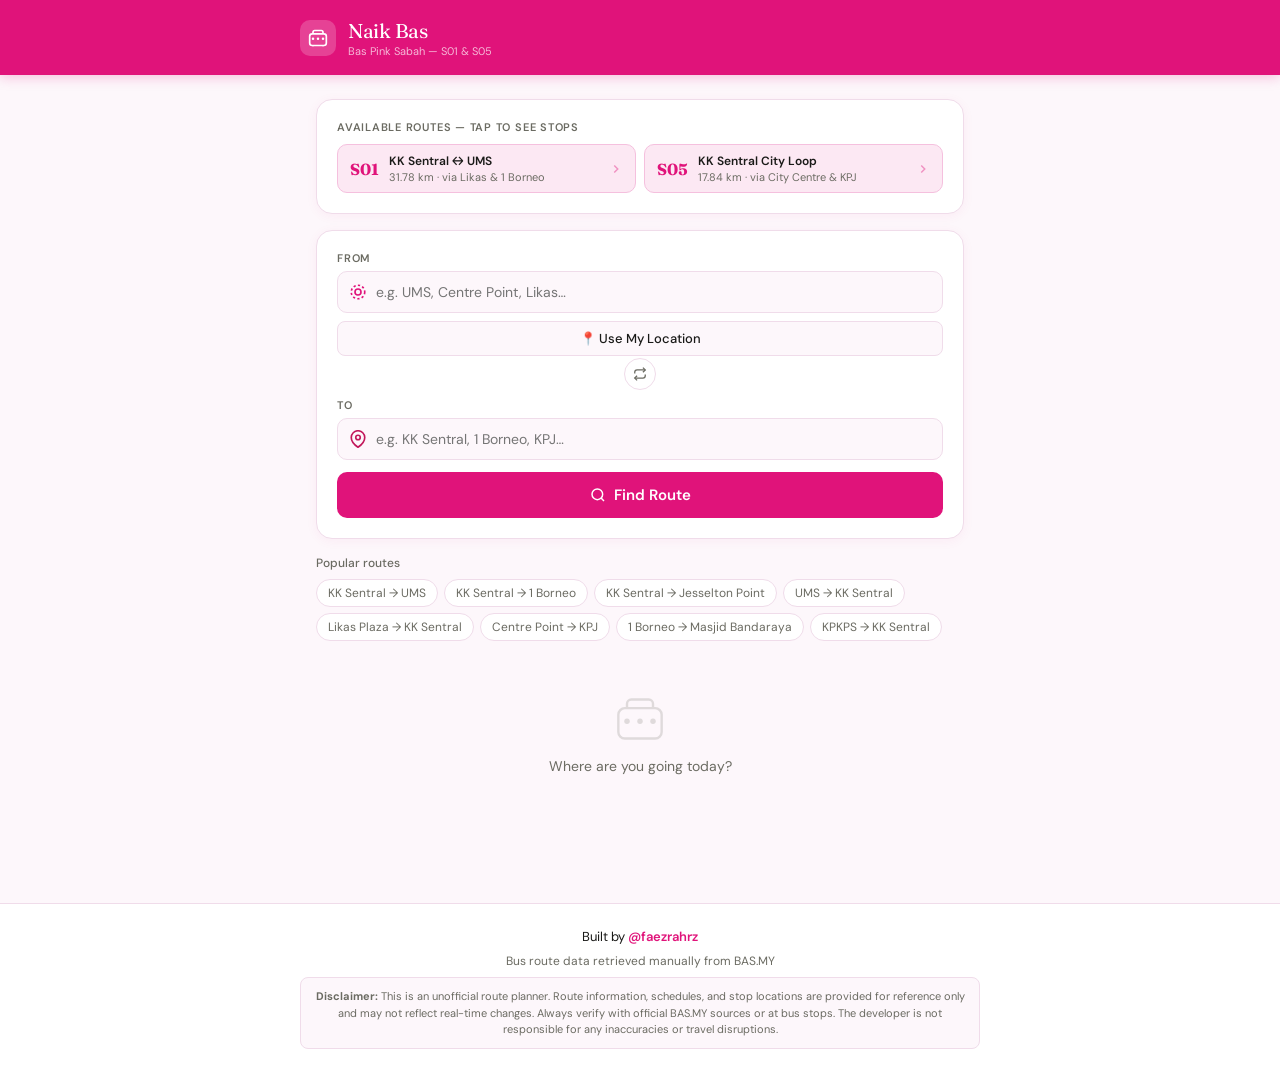
==== index.html @ 7d669c33 "Separate css and js to own files" ====
<!DOCTYPE html>
<html lang="en">
  <head>
    <meta charset="UTF-8">
    <meta name="viewport" content="width=device-width, initial-scale=1.0">
    <title>Naik Bas — Bas Pink Sabah</title>
    <link rel="preconnect" href="https://fonts.googleapis.com">
    <link href="https://fonts.googleapis.com/css2?family=Fraunces:wght@600&family=DM+Sans:wght@400;500;600&display=swap" rel="stylesheet">
    <link rel="stylesheet" href="styles.css">
  </head>
  <body>
    <!-- STOPS MODAL -->
    <div class="modal-overlay" id="stopsModal">
      <div class="modal">
        <div class="modal-head">
          <div class="modal-title" id="modalTitle"></div>
          <button class="modal-close" onclick="closeModal()">✕</button>
        </div>
        <div class="modal-meta" id="modalMeta"></div>
        <div id="modalBody"></div>
      </div>
    </div>

    <!-- HEADER -->
    <header>
      <div class="header-inner">
        <div class="logo-icon">
          <svg width="20" height="20" viewBox="0 0 24 24" fill="none" stroke="white" stroke-width="2">
            <rect x="2" y="7" width="20" height="14" rx="3"/>
            <path d="M6 7V5a2 2 0 0 1 2-2h8a2 2 0 0 1 2 2v2"/>
            <line x1="6" y1="13" x2="6" y2="13" stroke-width="3" stroke-linecap="round"/>
            <line x1="18" y1="13" x2="18" y2="13" stroke-width="3" stroke-linecap="round"/>
            <line x1="12" y1="13" x2="12" y2="13" stroke-width="3" stroke-linecap="round"/>
            <path d="M6 21v1m12-1v1"/>
          </svg>
        </div>
        <div class="header-text">
          <div class="title">Naik Bas</div>
          <div class="sub">Bas Pink Sabah — S01 &amp; S05</div>
        </div>
      </div>
    </header>

    <main>
      <!-- ROUTE CARDS -->
      <div class="card">
        <div class="section-label">Available Routes — tap to see stops</div>
        <div class="route-pills">
          <div class="route-pill" onclick="showModal('S01')">
            <div class="route-pill-num">S01</div>
            <div>
              <div class="route-pill-name">KK Sentral ↔ UMS</div>
              <div class="route-pill-info">31.78 km · via Likas &amp; 1 Borneo</div>
            </div>
            <svg style="margin-left:auto;color:var(--pink);opacity:.4;flex-shrink:0" width="14" height="14" viewBox="0 0 24 24" fill="none" stroke="currentColor" stroke-width="2.5"><polyline points="9 18 15 12 9 6"/></svg>
          </div>
          <div class="route-pill" onclick="showModal('S05')">
            <div class="route-pill-num">S05</div>
            <div>
              <div class="route-pill-name">KK Sentral City Loop</div>
              <div class="route-pill-info">17.84 km · via City Centre &amp; KPJ</div>
            </div>
            <svg style="margin-left:auto;color:var(--pink);opacity:.4;flex-shrink:0" width="14" height="14" viewBox="0 0 24 24" fill="none" stroke="currentColor" stroke-width="2.5"><polyline points="9 18 15 12 9 6"/></svg>
          </div>
        </div>
      </div>

      <!-- SEARCH -->
      <div class="card">
        <div class="field-label">From</div>
        <div class="input-wrap" style="margin-bottom:0">
          <svg class="input-icon" width="18" height="18" viewBox="0 0 24 24" fill="none" stroke="var(--pink)" stroke-width="2.2">
            <circle cx="12" cy="12" r="4"/><circle cx="12" cy="12" r="9" stroke-dasharray="3 3"/>
          </svg>
          <input class="route-input" id="originInput" type="text" placeholder="e.g. UMS, Centre Point, Likas…" autocomplete="off" />
          <div class="autocomplete-list" id="originAC"></div>
        </div>
        <button class="location-btn" id="locationBtnOrigin" onclick="useMyLocation('origin')">
          📍 Use My Location
        </button>

        <button class="swap-btn" onclick="swapLocations()">
          <svg width="14" height="14" viewBox="0 0 24 24" fill="none" stroke="currentColor" stroke-width="2.2">
            <polyline points="17 1 21 5 17 9"/><path d="M3 11V9a4 4 0 0 1 4-4h14"/>
            <polyline points="7 23 3 19 7 15"/><path d="M21 13v2a4 4 0 0 1-4 4H3"/>
          </svg>
        </button>

        <div class="field-label">To</div>
        <div class="input-wrap" style="margin-bottom:12px">
          <svg class="input-icon" width="18" height="18" viewBox="0 0 24 24" fill="none" stroke="#c2185b" stroke-width="2.2">
            <path d="M21 10c0 7-9 13-9 13s-9-6-9-13a9 9 0 0 1 18 0z"/><circle cx="12" cy="10" r="3"/>
          </svg>
          <input class="route-input" id="destInput" type="text" placeholder="e.g. KK Sentral, 1 Borneo, KPJ…" autocomplete="off" />
          <div class="autocomplete-list" id="destAC"></div>
        </div>

        <button class="search-btn" onclick="searchRoute()">
          <svg width="16" height="16" viewBox="0 0 24 24" fill="none" stroke="currentColor" stroke-width="2.2"><circle cx="11" cy="11" r="8"/><line x1="21" y1="21" x2="16.65" y2="16.65"/></svg>
          Find Route
        </button>
      </div>

      <!-- QUICK PICKS -->
      <p class="quick-label">Popular routes</p>
      <div class="quick-chips">
        <span class="chip" onclick="quickFill('KK Sentral','UMS')">KK Sentral → UMS</span>
        <span class="chip" onclick="quickFill('KK Sentral','1 Borneo')">KK Sentral → 1 Borneo</span>
        <span class="chip" onclick="quickFill('KK Sentral','Jesselton Point Ferry Terminal')">KK Sentral → Jesselton Point</span>
        <span class="chip" onclick="quickFill('UMS','KK Sentral')">UMS → KK Sentral</span>
        <span class="chip" onclick="quickFill('Likas Plaza','KK Sentral')">Likas Plaza → KK Sentral</span>
        <span class="chip" onclick="quickFill('Centre Point','KPJ')">Centre Point → KPJ</span>
        <span class="chip" onclick="quickFill('1 Borneo','Masjid Bandaraya')">1 Borneo → Masjid Bandaraya</span>
        <span class="chip" onclick="quickFill('KPKPS','KK Sentral')">KPKPS → KK Sentral</span>
      </div>

      <!-- RESULT -->
      <div id="result">
        <div class="empty-state">
          <svg width="52" height="52" viewBox="0 0 24 24" fill="none" stroke="currentColor" stroke-width="1.1">
            <rect x="2" y="7" width="20" height="14" rx="3"/>
            <path d="M6 7V5a2 2 0 0 1 2-2h8a2 2 0 0 1 2 2v2"/>
            <line x1="6" y1="13" x2="6" y2="13" stroke-width="2.5" stroke-linecap="round"/>
            <line x1="18" y1="13" x2="18" y2="13" stroke-width="2.5" stroke-linecap="round"/>
            <line x1="12" y1="13" x2="12" y2="13" stroke-width="2.5" stroke-linecap="round"/>
          </svg>
          <p>Where are you going today?</p>
        </div>
      </div>
    </main>

    <!-- FOOTER -->
    <footer>
      <div class="footer-inner">
        <div class="footer-credit">
          Built by <a href="https://instagram.com/faezrahrz" target="_blank" rel="noopener noreferrer">@faezrahrz</a>
        </div>
        <div class="footer-source">
          Bus route data retrieved manually from BAS.MY
        </div>
        <div class="footer-disclaimer">
          <strong>Disclaimer:</strong> This is an unofficial route planner. Route information, schedules, and stop locations are provided for reference only and may not reflect real-time changes. Always verify with official BAS.MY sources or at bus stops. The developer is not responsible for any inaccuracies or travel disruptions.
        </div>
      </div>
    </footer>
    <script src="script.js"></script>
  </body>
</html>
---- styles.css ----
:root {
  --pink: #e0137a;
  --pink-dark: #b00f61;
  --pink-light: #fce8f3;
  --pink-mid: #f53fa0;
  --bg: #fdf7fb;
  --card: #ffffff;
  --text: #1a1a18;
  --muted: #6b6b62;
  --border: #f0dcea;
  --radius: 16px;
}
* { box-sizing: border-box; margin: 0; padding: 0; }
body { font-family: 'DM Sans', sans-serif; background: var(--bg); color: var(--text); min-height: 100vh; }

header { background: var(--pink); padding: 1.1rem 1.5rem; position: sticky; top: 0; z-index: 100; box-shadow: 0 2px 12px rgba(224,19,122,0.25); }
.header-inner { max-width: 680px; margin: 0 auto; display: flex; align-items: center; gap: 12px; }
.logo-icon { width: 36px; height: 36px; background: rgba(255,255,255,0.2); border-radius: 10px; display: flex; align-items: center; justify-content: center; flex-shrink: 0; }
.header-text .title { font-family: 'Fraunces', serif; font-size: 20px; color: #fff; letter-spacing: -0.3px; }
.header-text .sub { font-size: 11px; color: rgba(255,255,255,0.7); margin-top: 1px; }
.header-badge { margin-left: auto; font-size: 11px; font-weight: 600; padding: 4px 10px; border-radius: 20px; background: rgba(255,255,255,0.18); color: #fff; border: 1px solid rgba(255,255,255,0.25); white-space: nowrap; }

main { max-width: 680px; margin: 0 auto; padding: 1.5rem 1rem 4rem; }

.card { background: var(--card); border-radius: var(--radius); padding: 1.25rem; border: 1px solid var(--border); margin-bottom: 1rem; box-shadow: 0 2px 12px rgba(224,19,122,0.05); }

/* ROUTE PILLS */
.section-label { font-size: 11px; font-weight: 600; color: var(--muted); text-transform: uppercase; letter-spacing: .07em; margin-bottom: 10px; }
.route-pills { display: flex; gap: 8px; flex-wrap: wrap; }
.route-pill { display: flex; align-items: center; gap: 10px; padding: 8px 12px; border-radius: 10px; background: var(--pink-light); border: 1px solid #f5c0de; cursor: pointer; transition: all .15s; flex: 1; min-width: 140px; }
.route-pill:hover { background: #f8d0ea; border-color: var(--pink); }
.route-pill-num { font-size: 16px; font-weight: 700; color: var(--pink); font-family: 'Fraunces', serif; flex-shrink: 0; }
.route-pill-name { font-size: 12px; font-weight: 600; color: var(--text); }
.route-pill-info { font-size: 11px; color: var(--muted); margin-top: 1px; }

/* SEARCH */
.field-label { font-size: 11px; font-weight: 600; color: var(--muted); text-transform: uppercase; letter-spacing: .07em; margin-bottom: 6px; }
.input-wrap { position: relative; margin-bottom: 10px; }
.input-icon { position: absolute; left: 12px; top: 50%; transform: translateY(-50%); pointer-events: none; }
.route-input { width: 100%; padding: 11px 12px 11px 38px; border: 1.5px solid var(--border); border-radius: 10px; font-size: 14px; font-family: 'DM Sans', sans-serif; background: var(--bg); color: var(--text); outline: none; transition: border-color .15s; }
.route-input:focus { border-color: var(--pink-mid); background: #fff; }

/* AUTOCOMPLETE */
.autocomplete-list { position: absolute; top: calc(100% + 4px); left: 0; right: 0; background: #fff; border: 1.5px solid var(--border); border-radius: 10px; box-shadow: 0 4px 16px rgba(0,0,0,0.1); z-index: 50; max-height: 220px; overflow-y: auto; display: none; }
.autocomplete-list.open { display: block; }
.autocomplete-item { padding: 9px 14px; font-size: 13px; cursor: pointer; display: flex; align-items: center; gap: 8px; border-bottom: 1px solid var(--border); }
.autocomplete-item:last-child { border-bottom: none; }
.autocomplete-item:hover, .autocomplete-item.active { background: var(--pink-light); color: var(--pink-dark); }
.autocomplete-route-tag { font-size: 10px; font-weight: 700; padding: 1px 6px; border-radius: 4px; background: var(--pink-light); color: var(--pink); border: 1px solid #f5c0de; flex-shrink: 0; }
.autocomplete-dir { font-size: 10px; color: var(--muted); flex-shrink: 0; }

.swap-btn { display: flex; align-items: center; justify-content: center; width: 32px; height: 32px; border-radius: 50%; border: 1.5px solid var(--border); background: #fff; cursor: pointer; margin: -2px auto 8px; transition: all .2s; color: var(--muted); }
.swap-btn:hover { border-color: var(--pink); color: var(--pink); transform: rotate(180deg); }

.search-btn { width: 100%; padding: 13px; background: var(--pink); color: #fff; border: none; border-radius: 10px; font-size: 15px; font-weight: 600; font-family: 'DM Sans', sans-serif; cursor: pointer; transition: background .15s; display: flex; align-items: center; justify-content: center; gap: 8px; margin-top: 4px; }
.search-btn:hover { background: var(--pink-dark); }

.location-btn { width: 100%; padding: 8px; background: var(--bg); color: var(--text); border: 1px solid var(--border); border-radius: 8px; font-size: 13px; font-weight: 500; font-family: 'DM Sans', sans-serif; cursor: pointer; transition: all .15s; margin-top: 8px; margin-bottom: 4px; }
.location-btn:hover { background: var(--pink-light); border-color: var(--pink); color: var(--pink); }
.location-btn:disabled { opacity: 0.6; cursor: not-allowed; }

/* QUICK CHIPS */
.quick-label { font-size: 12px; color: var(--muted); margin-bottom: 8px; font-weight: 500; }
.quick-chips { display: flex; flex-wrap: wrap; gap: 6px; margin-bottom: 1.25rem; }
.chip { font-size: 12px; padding: 5px 11px; border-radius: 20px; border: 1px solid var(--border); background: #fff; color: var(--muted); cursor: pointer; transition: all .15s; }
.chip:hover { border-color: var(--pink-mid); color: var(--pink); background: var(--pink-light); }

/* RESULT */
.result-card { background: var(--card); border-radius: var(--radius); border: 1px solid var(--border); overflow: hidden; box-shadow: 0 2px 12px rgba(224,19,122,0.08); animation: fadeUp .25s ease; }
@keyframes fadeUp { from { opacity:0; transform:translateY(8px); } to { opacity:1; transform:translateY(0); } }

.result-header { background: var(--pink); padding: 1rem 1.25rem; display: flex; align-items: flex-start; justify-content: space-between; gap: 12px; }
.result-route-label { font-size: 11px; color: rgba(255,255,255,0.65); text-transform: uppercase; letter-spacing: .07em; margin-bottom: 4px; }
.result-route-text { font-family: 'Fraunces', serif; font-size: 17px; color: #fff; line-height: 1.3; }
.result-summary { font-size: 12px; color: rgba(255,255,255,0.8); margin-top: 5px; line-height: 1.4; }
.result-badges { display: flex; flex-direction: column; align-items: flex-end; gap: 5px; flex-shrink: 0; }
.rbadge { font-size: 11px; font-weight: 600; padding: 3px 10px; border-radius: 20px; white-space: nowrap; }
.rbadge-white { background: rgba(255,255,255,0.22); color: #fff; }
.rbadge-green { background: #d4f7e0; color: #0a6630; }

.result-body { padding: 1.25rem; }

/* STEPS */
.steps { display: flex; flex-direction: column; }
.step { display: flex; gap: 14px; position: relative; }
.step:not(:last-child)::after { content:''; position:absolute; left:15px; top:34px; bottom:-4px; width:2px; background: var(--border); }
.step-dot { width:32px; height:32px; border-radius:50%; flex-shrink:0; display:flex; align-items:center; justify-content:center; z-index:1; margin-top:2px; }
.dot-start { background: #e8f8ef; color: #0a6630; }
.dot-bus { background: var(--pink-light); color: var(--pink); }
.dot-transfer { background: #fff3e0; color: #e65c00; }
.dot-arrive { background: #fce4ec; color: #c2185b; }
.step-content { padding-bottom: 1.25rem; flex: 1; min-width: 0; }
.step-title { font-size: 14px; font-weight: 600; color: var(--text); margin-bottom: 3px; }
.step-desc { font-size: 13px; color: var(--muted); line-height: 1.5; }

.step-tag { display: inline-block; font-size: 11px; font-weight: 600; padding: 2px 8px; border-radius: 5px; margin-top: 5px; margin-right: 4px; }
.tag-pink { background: var(--pink-light); color: var(--pink); }
.tag-green { background: #e8f8ef; color: #0a6630; }
.tag-blue { background: #e8f0fe; color: #3a6ee8; }
.tag-orange { background: #fff3e0; color: #e65c00; }

/* STOPS STRIP */
.stops-strip { margin-top: 8px; background: var(--bg); border-radius: 8px; padding: 8px 10px; border: 1px solid var(--border); }
.stops-strip-label { font-size: 10px; font-weight: 600; color: var(--muted); text-transform: uppercase; letter-spacing: .06em; margin-bottom: 6px; }
.stops-flow { display: flex; flex-wrap: wrap; align-items: center; gap: 3px; }
.s-stop { font-size: 11px; padding: 2px 8px; border-radius: 4px; background: var(--pink-light); color: var(--pink-dark); border: 1px solid #f5c0de; }
.s-stop.s-board { background: var(--pink); color: #fff; border-color: var(--pink); }
.s-stop.s-alight { background: #fce4ec; color: #c2185b; border-color: #f8bbce; }
.s-arrow { font-size: 10px; color: var(--muted); }

/* FARE */
.fare-box { margin-top: 1rem; background: #e8f8ef; border-radius: 10px; padding: 1rem; border: 1px solid #b8e8cc; display: flex; align-items: center; justify-content: space-between; }
.fare-label { font-size: 13px; color: #2a7a50; }
.fare-amount { font-size: 20px; font-weight: 700; color: #0a6630; font-family: 'Fraunces', serif; }
.fare-sub { font-size: 11px; color: #2a7a50; margin-top: 1px; }

/* TIPS */
.tips-box { margin-top: 1rem; background: var(--pink-light); border-radius: 10px; padding: 1rem; border: 1px solid #f5c0de; }
.tips-title { font-size: 12px; font-weight: 600; color: var(--pink); text-transform: uppercase; letter-spacing: .06em; margin-bottom: 8px; }
.tip-item { font-size: 13px; color: #7a1048; line-height: 1.5; margin-bottom: 4px; padding-left: 14px; position: relative; }
.tip-item::before { content: '•'; position: absolute; left: 0; color: var(--pink); }

.disclaimer { margin-top: 1rem; font-size: 11px; color: var(--muted); background: #f7f5f0; border-radius: 8px; padding: 8px 12px; border: 1px solid #e4e2da; line-height: 1.5; }

/* NOT FOUND */
.not-found { background: #fffbeb; border: 1px solid #fde68a; border-radius: var(--radius); padding: 1.5rem; text-align: center; animation: fadeUp .25s ease; }
.not-found h3 { font-size: 16px; font-weight: 600; color: #92400e; margin-bottom: 8px; }
.not-found p { font-size: 13px; color: #78350f; line-height: 1.6; }
.not-found .suggestions { margin-top: 10px; display: flex; flex-wrap: wrap; gap: 5px; justify-content: center; }
.not-found .sug-chip { font-size: 12px; padding: 4px 10px; border-radius: 20px; background: #fef3c7; border: 1px solid #fde68a; color: #92400e; cursor: pointer; }
.not-found .sug-chip:hover { background: #fde68a; }

/* EMPTY STATE */
.empty-state { text-align: center; padding: 2rem 1rem; color: var(--muted); }
.empty-state svg { margin: 0 auto 12px; display: block; opacity: .2; }
.empty-state p { font-size: 14px; }
.empty-state .em-sub { font-size: 12px; margin-top: 4px; }

/* STOPS MODAL */
.modal-overlay { position: fixed; inset: 0; background: rgba(0,0,0,0.45); z-index: 200; display: none; align-items: center; justify-content: center; padding: 1rem; }
.modal-overlay.open { display: flex; }
.modal { background: #fff; border-radius: var(--radius); padding: 1.5rem; max-width: 460px; width: 100%; max-height: 84vh; overflow-y: auto; box-shadow: 0 8px 32px rgba(0,0,0,0.15); }
.modal-head { display: flex; align-items: center; justify-content: space-between; margin-bottom: 4px; }
.modal-title { font-family: 'Fraunces', serif; font-size: 18px; color: var(--pink); }
.modal-close { background: none; border: none; font-size: 22px; cursor: pointer; color: var(--muted); line-height: 1; }
.modal-meta { font-size: 12px; color: var(--muted); margin-bottom: 14px; }
.modal-dir-label { font-size: 11px; font-weight: 600; text-transform: uppercase; letter-spacing: .07em; color: var(--muted); margin: 14px 0 6px; }
.stops-list { display: flex; flex-direction: column; }
.s-row { display: flex; align-items: center; gap: 10px; padding: 4px 0; position: relative; }
.s-row:not(:last-child)::after { content:''; position:absolute; left:7px; top:20px; bottom:-4px; width:2px; background:#f5c0de; }
.s-dot { width:16px; height:16px; border-radius:50%; background:var(--pink-light); border:2px solid var(--pink); flex-shrink:0; z-index:1; }
.s-dot.terminal { background:var(--pink); }
.s-name { font-size:13px; color:var(--text); }

/* FOOTER */
footer { background: var(--card); border-top: 1px solid var(--border); margin-top: 2rem; padding: 1.5rem 1rem; }
.footer-inner { max-width: 680px; margin: 0 auto; text-align: center; }
.footer-credit { font-size: 13px; color: var(--text); margin-bottom: 8px; }
.footer-credit a { color: var(--pink); text-decoration: none; font-weight: 600; }
.footer-credit a:hover { text-decoration: underline; }
.footer-source { font-size: 12px; color: var(--muted); margin-bottom: 8px; }
.footer-disclaimer { font-size: 11px; color: var(--muted); line-height: 1.5; background: var(--bg); padding: 10px 12px; border-radius: 8px; border: 1px solid var(--border); }
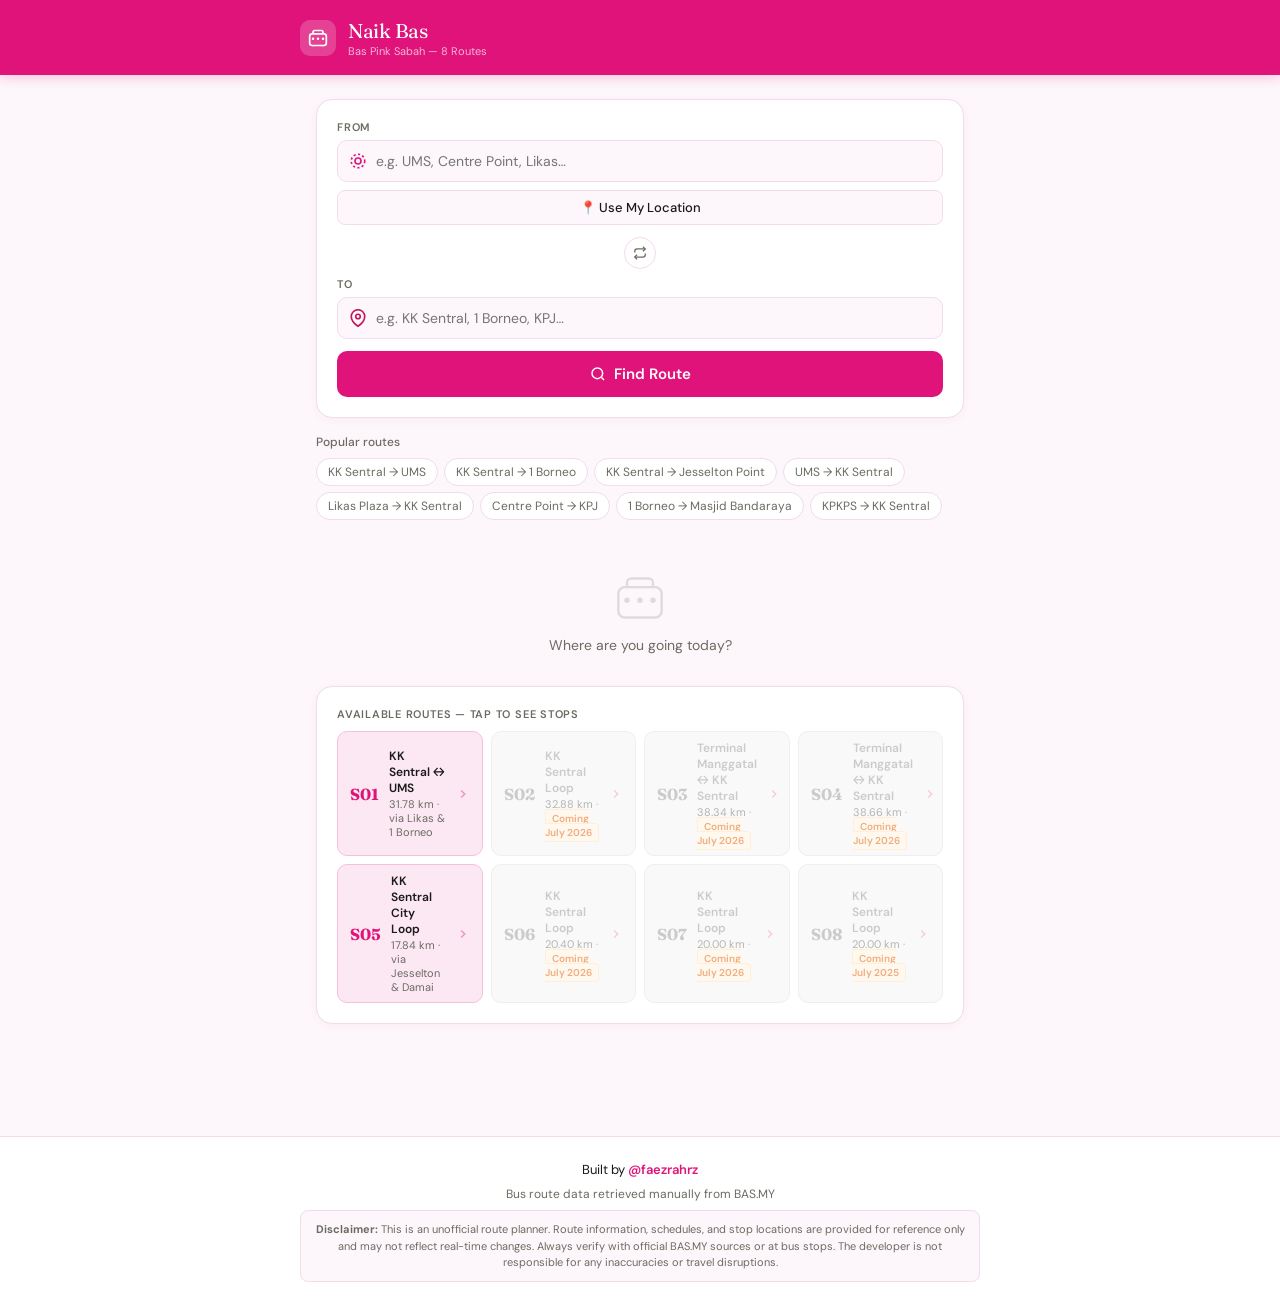
==== commit c3be7586: "Update with 6 other routes" ====
--- a/index.html
+++ b/index.html
@@ -36,35 +36,12 @@
         </div>
         <div class="header-text">
           <div class="title">Naik Bas</div>
-          <div class="sub">Bas Pink Sabah — S01 &amp; S05</div>
+          <div class="sub">Bas Pink Sabah — 8 Routes</div>
         </div>
       </div>
     </header>
 
     <main>
-      <!-- ROUTE CARDS -->
-      <div class="card">
-        <div class="section-label">Available Routes — tap to see stops</div>
-        <div class="route-pills">
-          <div class="route-pill" onclick="showModal('S01')">
-            <div class="route-pill-num">S01</div>
-            <div>
-              <div class="route-pill-name">KK Sentral ↔ UMS</div>
-              <div class="route-pill-info">31.78 km · via Likas &amp; 1 Borneo</div>
-            </div>
-            <svg style="margin-left:auto;color:var(--pink);opacity:.4;flex-shrink:0" width="14" height="14" viewBox="0 0 24 24" fill="none" stroke="currentColor" stroke-width="2.5"><polyline points="9 18 15 12 9 6"/></svg>
-          </div>
-          <div class="route-pill" onclick="showModal('S05')">
-            <div class="route-pill-num">S05</div>
-            <div>
-              <div class="route-pill-name">KK Sentral City Loop</div>
-              <div class="route-pill-info">17.84 km · via City Centre &amp; KPJ</div>
-            </div>
-            <svg style="margin-left:auto;color:var(--pink);opacity:.4;flex-shrink:0" width="14" height="14" viewBox="0 0 24 24" fill="none" stroke="currentColor" stroke-width="2.5"><polyline points="9 18 15 12 9 6"/></svg>
-          </div>
-        </div>
-      </div>
-
       <!-- SEARCH -->
       <div class="card">
         <div class="field-label">From</div>
@@ -127,6 +104,77 @@
           <p>Where are you going today?</p>
         </div>
       </div>
+
+      <!-- ROUTE CARDS -->
+      <div class="card">
+        <div class="section-label">Available Routes — tap to see stops</div>
+        <div class="route-pills">
+          <div class="route-pill" onclick="showModal('S01')">
+            <div class="route-pill-num">S01</div>
+            <div>
+              <div class="route-pill-name">KK Sentral ↔ UMS</div>
+              <div class="route-pill-info">31.78 km · via Likas &amp; 1 Borneo</div>
+            </div>
+            <svg style="margin-left:auto;color:var(--pink);opacity:.4;flex-shrink:0" width="14" height="14" viewBox="0 0 24 24" fill="none" stroke="currentColor" stroke-width="2.5"><polyline points="9 18 15 12 9 6"/></svg>
+          </div>
+          <div class="route-pill route-pill-disabled" onclick="showModal('S02')">
+            <div class="route-pill-num">S02</div>
+            <div>
+              <div class="route-pill-name">KK Sentral Loop</div>
+              <div class="route-pill-info">32.88 km · <span class="coming-soon-badge">Coming July 2026</span></div>
+            </div>
+            <svg style="margin-left:auto;color:var(--pink);opacity:.4;flex-shrink:0" width="14" height="14" viewBox="0 0 24 24" fill="none" stroke="currentColor" stroke-width="2.5"><polyline points="9 18 15 12 9 6"/></svg>
+          </div>
+          <div class="route-pill route-pill-disabled" onclick="showModal('S03')">
+            <div class="route-pill-num">S03</div>
+            <div>
+              <div class="route-pill-name">Terminal Manggatal ↔ KK Sentral</div>
+              <div class="route-pill-info">38.34 km · <span class="coming-soon-badge">Coming July 2026</span></div>
+            </div>
+            <svg style="margin-left:auto;color:var(--pink);opacity:.4;flex-shrink:0" width="14" height="14" viewBox="0 0 24 24" fill="none" stroke="currentColor" stroke-width="2.5"><polyline points="9 18 15 12 9 6"/></svg>
+          </div>
+          <div class="route-pill route-pill-disabled" onclick="showModal('S04')">
+            <div class="route-pill-num">S04</div>
+            <div>
+              <div class="route-pill-name">Terminal Manggatal ↔ KK Sentral</div>
+              <div class="route-pill-info">38.66 km · <span class="coming-soon-badge">Coming July 2026</span></div>
+            </div>
+            <svg style="margin-left:auto;color:var(--pink);opacity:.4;flex-shrink:0" width="14" height="14" viewBox="0 0 24 24" fill="none" stroke="currentColor" stroke-width="2.5"><polyline points="9 18 15 12 9 6"/></svg>
+          </div>
+          <div class="route-pill" onclick="showModal('S05')">
+            <div class="route-pill-num">S05</div>
+            <div>
+              <div class="route-pill-name">KK Sentral City Loop</div>
+              <div class="route-pill-info">17.84 km · via Jesselton &amp; Damai</div>
+            </div>
+            <svg style="margin-left:auto;color:var(--pink);opacity:.4;flex-shrink:0" width="14" height="14" viewBox="0 0 24 24" fill="none" stroke="currentColor" stroke-width="2.5"><polyline points="9 18 15 12 9 6"/></svg>
+          </div>
+          <div class="route-pill route-pill-disabled" onclick="showModal('S06')">
+            <div class="route-pill-num">S06</div>
+            <div>
+              <div class="route-pill-name">KK Sentral Loop</div>
+              <div class="route-pill-info">20.40 km · <span class="coming-soon-badge">Coming July 2026</span></div>
+            </div>
+            <svg style="margin-left:auto;color:var(--pink);opacity:.4;flex-shrink:0" width="14" height="14" viewBox="0 0 24 24" fill="none" stroke="currentColor" stroke-width="2.5"><polyline points="9 18 15 12 9 6"/></svg>
+          </div>
+          <div class="route-pill route-pill-disabled" onclick="showModal('S07')">
+            <div class="route-pill-num">S07</div>
+            <div>
+              <div class="route-pill-name">KK Sentral Loop</div>
+              <div class="route-pill-info">20.00 km · <span class="coming-soon-badge">Coming July 2026</span></div>
+            </div>
+            <svg style="margin-left:auto;color:var(--pink);opacity:.4;flex-shrink:0" width="14" height="14" viewBox="0 0 24 24" fill="none" stroke="currentColor" stroke-width="2.5"><polyline points="9 18 15 12 9 6"/></svg>
+          </div>
+          <div class="route-pill route-pill-disabled" onclick="showModal('S08')">
+            <div class="route-pill-num">S08</div>
+            <div>
+              <div class="route-pill-name">KK Sentral Loop</div>
+              <div class="route-pill-info">20.00 km · <span class="coming-soon-badge">Coming July 2025</span></div>
+            </div>
+            <svg style="margin-left:auto;color:var(--pink);opacity:.4;flex-shrink:0" width="14" height="14" viewBox="0 0 24 24" fill="none" stroke="currentColor" stroke-width="2.5"><polyline points="9 18 15 12 9 6"/></svg>
+          </div>
+        </div>
+      </div>
     </main>
 
     <!-- FOOTER -->
--- a/styles.css
+++ b/styles.css
@@ -32,6 +32,11 @@
 .route-pill-num { font-size: 16px; font-weight: 700; color: var(--pink); font-family: 'Fraunces', serif; flex-shrink: 0; }
 .route-pill-name { font-size: 12px; font-weight: 600; color: var(--text); }
 .route-pill-info { font-size: 11px; color: var(--muted); margin-top: 1px; }
+.route-pill-disabled { opacity: 0.5; background: #f5f5f5; border-color: #e0e0e0; cursor: default; }
+.route-pill-disabled:hover { background: #f5f5f5; border-color: #e0e0e0; }
+.route-pill-disabled .route-pill-num { color: #999; }
+.route-pill-disabled .route-pill-name { color: #999; }
+.coming-soon-badge { font-size: 10px; font-weight: 600; padding: 2px 6px; border-radius: 4px; background: #fff3e0; color: #e65c00; border: 1px solid #ffe0b2; }
 
 /* SEARCH */
 .field-label { font-size: 11px; font-weight: 600; color: var(--muted); text-transform: uppercase; letter-spacing: .07em; margin-bottom: 6px; }
@@ -49,7 +54,7 @@
 .autocomplete-route-tag { font-size: 10px; font-weight: 700; padding: 1px 6px; border-radius: 4px; background: var(--pink-light); color: var(--pink); border: 1px solid #f5c0de; flex-shrink: 0; }
 .autocomplete-dir { font-size: 10px; color: var(--muted); flex-shrink: 0; }
 
-.swap-btn { display: flex; align-items: center; justify-content: center; width: 32px; height: 32px; border-radius: 50%; border: 1.5px solid var(--border); background: #fff; cursor: pointer; margin: -2px auto 8px; transition: all .2s; color: var(--muted); }
+.swap-btn { display: flex; align-items: center; justify-content: center; width: 32px; height: 32px; border-radius: 50%; border: 1.5px solid var(--border); background: #fff; cursor: pointer; margin: -2px auto 8px; transition: all .2s; color: var(--muted); margin-top: 8px; }
 .swap-btn:hover { border-color: var(--pink); color: var(--pink); transform: rotate(180deg); }
 
 .search-btn { width: 100%; padding: 13px; background: var(--pink); color: #fff; border: none; border-radius: 10px; font-size: 15px; font-weight: 600; font-family: 'DM Sans', sans-serif; cursor: pointer; transition: background .15s; display: flex; align-items: center; justify-content: center; gap: 8px; margin-top: 4px; }
@@ -123,7 +128,7 @@
 .disclaimer { margin-top: 1rem; font-size: 11px; color: var(--muted); background: #f7f5f0; border-radius: 8px; padding: 8px 12px; border: 1px solid #e4e2da; line-height: 1.5; }
 
 /* NOT FOUND */
-.not-found { background: #fffbeb; border: 1px solid #fde68a; border-radius: var(--radius); padding: 1.5rem; text-align: center; animation: fadeUp .25s ease; }
+.not-found { background: #fffbeb; border: 1px solid #fde68a; border-radius: var(--radius); padding: 1.5rem; text-align: center; animation: fadeUp .25s ease; margin-bottom: 20px; }
 .not-found h3 { font-size: 16px; font-weight: 600; color: #92400e; margin-bottom: 8px; }
 .not-found p { font-size: 13px; color: #78350f; line-height: 1.6; }
 .not-found .suggestions { margin-top: 10px; display: flex; flex-wrap: wrap; gap: 5px; justify-content: center; }
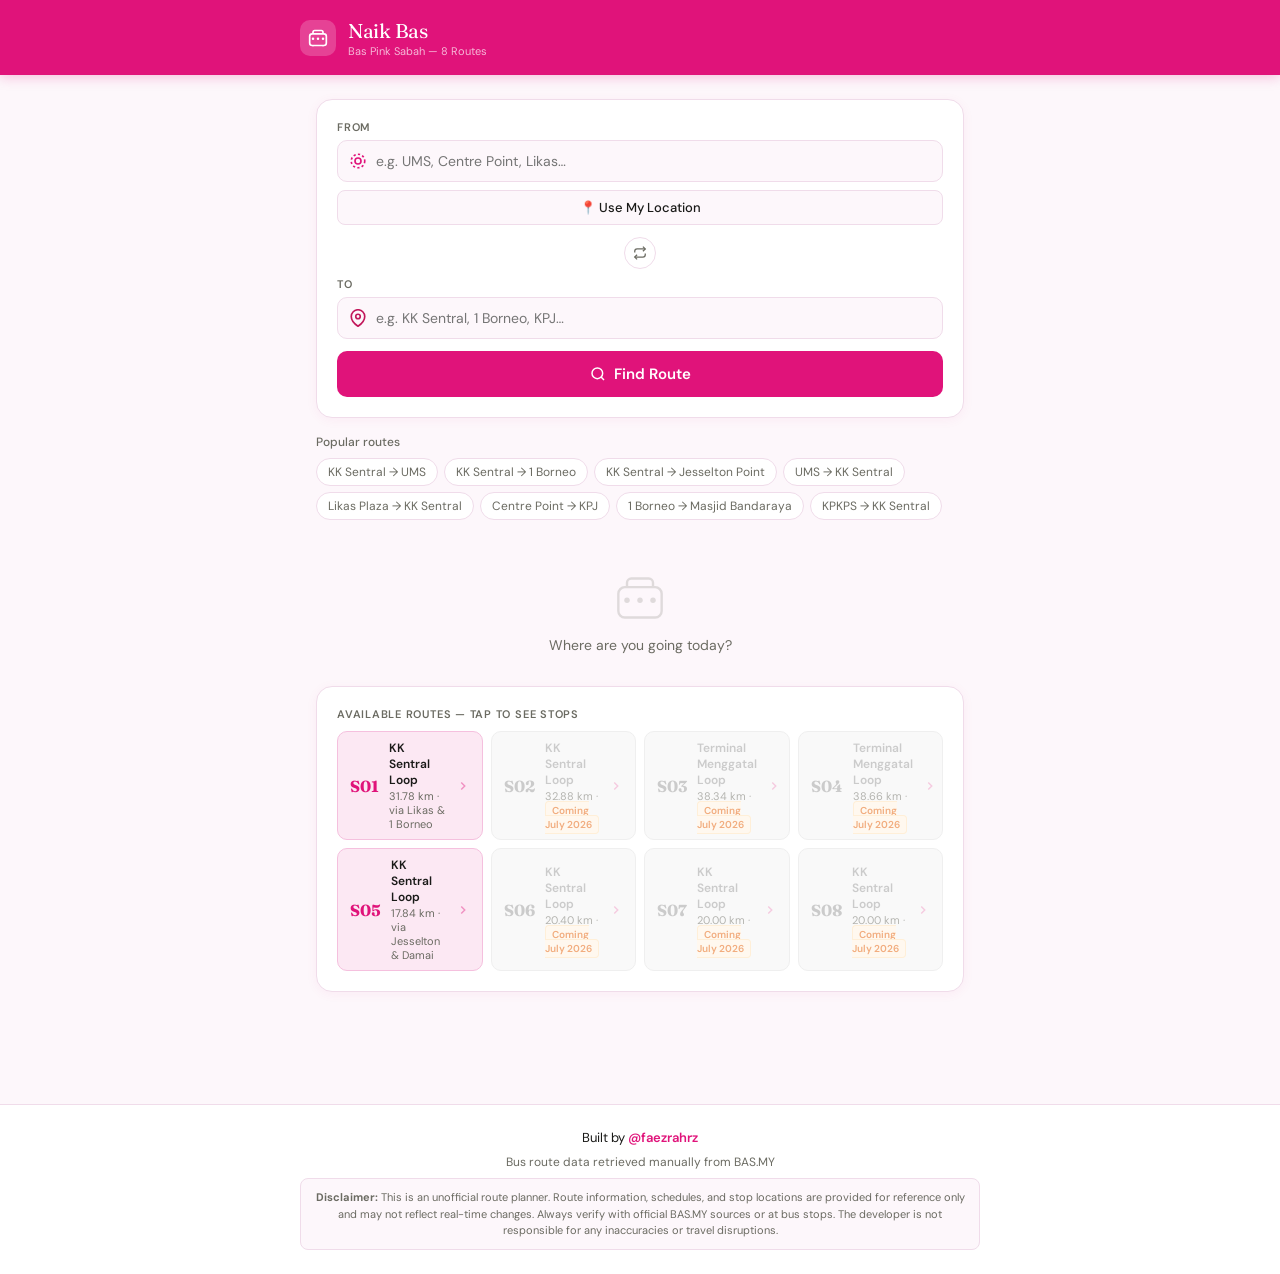
==== commit 2deef598: "Restructure search matching algorithm for continous loop stops" ====
--- a/index.html
+++ b/index.html
@@ -112,7 +112,7 @@
           <div class="route-pill" onclick="showModal('S01')">
             <div class="route-pill-num">S01</div>
             <div>
-              <div class="route-pill-name">KK Sentral ↔ UMS</div>
+              <div class="route-pill-name">KK Sentral Loop</div>
               <div class="route-pill-info">31.78 km · via Likas &amp; 1 Borneo</div>
             </div>
             <svg style="margin-left:auto;color:var(--pink);opacity:.4;flex-shrink:0" width="14" height="14" viewBox="0 0 24 24" fill="none" stroke="currentColor" stroke-width="2.5"><polyline points="9 18 15 12 9 6"/></svg>
@@ -128,7 +128,7 @@
           <div class="route-pill route-pill-disabled" onclick="showModal('S03')">
             <div class="route-pill-num">S03</div>
             <div>
-              <div class="route-pill-name">Terminal Manggatal ↔ KK Sentral</div>
+              <div class="route-pill-name">Terminal Menggatal Loop</div>
               <div class="route-pill-info">38.34 km · <span class="coming-soon-badge">Coming July 2026</span></div>
             </div>
             <svg style="margin-left:auto;color:var(--pink);opacity:.4;flex-shrink:0" width="14" height="14" viewBox="0 0 24 24" fill="none" stroke="currentColor" stroke-width="2.5"><polyline points="9 18 15 12 9 6"/></svg>
@@ -136,7 +136,7 @@
           <div class="route-pill route-pill-disabled" onclick="showModal('S04')">
             <div class="route-pill-num">S04</div>
             <div>
-              <div class="route-pill-name">Terminal Manggatal ↔ KK Sentral</div>
+              <div class="route-pill-name">Terminal Menggatal Loop</div>
               <div class="route-pill-info">38.66 km · <span class="coming-soon-badge">Coming July 2026</span></div>
             </div>
             <svg style="margin-left:auto;color:var(--pink);opacity:.4;flex-shrink:0" width="14" height="14" viewBox="0 0 24 24" fill="none" stroke="currentColor" stroke-width="2.5"><polyline points="9 18 15 12 9 6"/></svg>
@@ -144,7 +144,7 @@
           <div class="route-pill" onclick="showModal('S05')">
             <div class="route-pill-num">S05</div>
             <div>
-              <div class="route-pill-name">KK Sentral City Loop</div>
+              <div class="route-pill-name">KK Sentral Loop</div>
               <div class="route-pill-info">17.84 km · via Jesselton &amp; Damai</div>
             </div>
             <svg style="margin-left:auto;color:var(--pink);opacity:.4;flex-shrink:0" width="14" height="14" viewBox="0 0 24 24" fill="none" stroke="currentColor" stroke-width="2.5"><polyline points="9 18 15 12 9 6"/></svg>
@@ -169,7 +169,7 @@
             <div class="route-pill-num">S08</div>
             <div>
               <div class="route-pill-name">KK Sentral Loop</div>
-              <div class="route-pill-info">20.00 km · <span class="coming-soon-badge">Coming July 2025</span></div>
+              <div class="route-pill-info">20.00 km · <span class="coming-soon-badge">Coming July 2026</span></div>
             </div>
             <svg style="margin-left:auto;color:var(--pink);opacity:.4;flex-shrink:0" width="14" height="14" viewBox="0 0 24 24" fill="none" stroke="currentColor" stroke-width="2.5"><polyline points="9 18 15 12 9 6"/></svg>
           </div>
--- a/styles.css
+++ b/styles.css
@@ -71,7 +71,7 @@
 .chip:hover { border-color: var(--pink-mid); color: var(--pink); background: var(--pink-light); }
 
 /* RESULT */
-.result-card { background: var(--card); border-radius: var(--radius); border: 1px solid var(--border); overflow: hidden; box-shadow: 0 2px 12px rgba(224,19,122,0.08); animation: fadeUp .25s ease; }
+.result-card { background: var(--card); border-radius: var(--radius); border: 1px solid var(--border); overflow: hidden; box-shadow: 0 2px 12px rgba(224,19,122,0.08); animation: fadeUp .25s ease; margin-bottom: 1rem; }
 @keyframes fadeUp { from { opacity:0; transform:translateY(8px); } to { opacity:1; transform:translateY(0); } }
 
 .result-header { background: var(--pink); padding: 1rem 1.25rem; display: flex; align-items: flex-start; justify-content: space-between; gap: 12px; }
@@ -108,8 +108,10 @@
 .stops-strip { margin-top: 8px; background: var(--bg); border-radius: 8px; padding: 8px 10px; border: 1px solid var(--border); }
 .stops-strip-label { font-size: 10px; font-weight: 600; color: var(--muted); text-transform: uppercase; letter-spacing: .06em; margin-bottom: 6px; }
 .stops-flow { display: flex; flex-wrap: wrap; align-items: center; gap: 3px; }
-.s-stop { font-size: 11px; padding: 2px 8px; border-radius: 4px; background: var(--pink-light); color: var(--pink-dark); border: 1px solid #f5c0de; }
-.s-stop.s-board { background: var(--pink); color: #fff; border-color: var(--pink); }
+.s-stop { font-size: 11px; padding: 4px 8px; background: #f0f0f0; border-radius: 6px; white-space: nowrap; }
+.s-board { background: var(--pink-light); color: var(--pink); font-weight: 600; border: 1px solid var(--pink); }
+.s-alight { background: #d4edda; color: #155724; font-weight: 600; border: 1px solid #28a745; }
+.s-hub { background: #fff3cd; color: #856404; font-weight: 600; border: 1px solid #ffc107; }
 .s-stop.s-alight { background: #fce4ec; color: #c2185b; border-color: #f8bbce; }
 .s-arrow { font-size: 10px; color: var(--muted); }
 
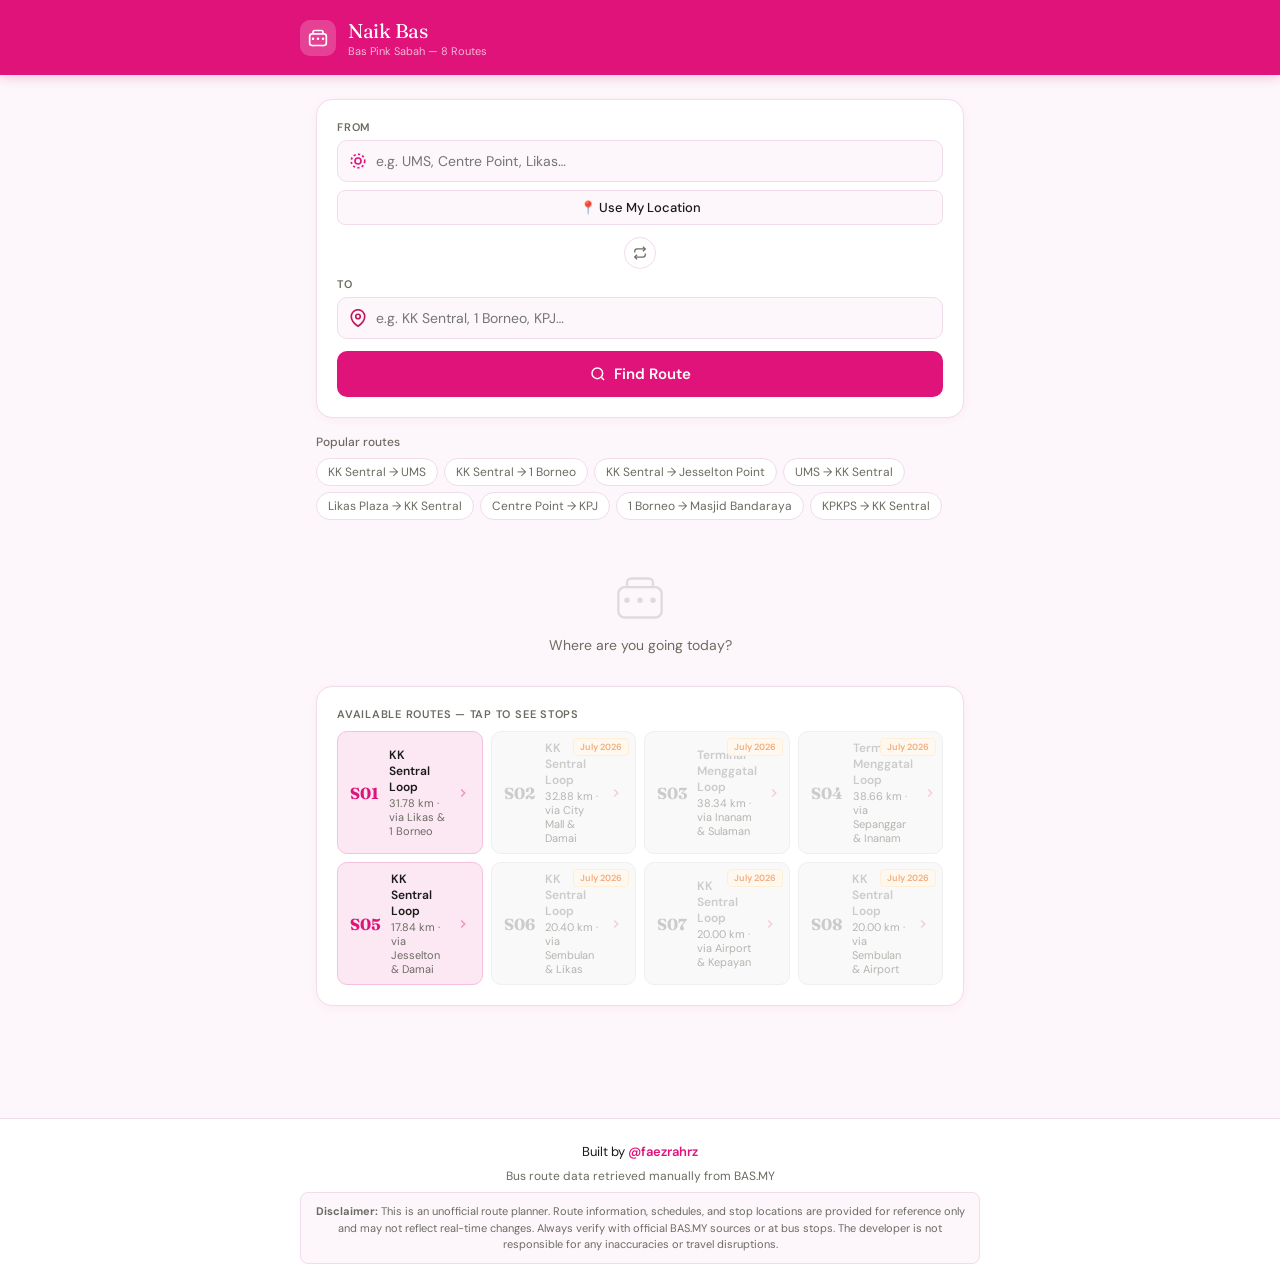
==== commit 6facc6e3: "Name via route for each routes" ====
--- a/index.html
+++ b/index.html
@@ -118,26 +118,29 @@
             <svg style="margin-left:auto;color:var(--pink);opacity:.4;flex-shrink:0" width="14" height="14" viewBox="0 0 24 24" fill="none" stroke="currentColor" stroke-width="2.5"><polyline points="9 18 15 12 9 6"/></svg>
           </div>
           <div class="route-pill route-pill-disabled" onclick="showModal('S02')">
+            <span class="coming-soon-badge-corner">July 2026</span>
             <div class="route-pill-num">S02</div>
             <div>
               <div class="route-pill-name">KK Sentral Loop</div>
-              <div class="route-pill-info">32.88 km · <span class="coming-soon-badge">Coming July 2026</span></div>
+              <div class="route-pill-info">32.88 km · via City Mall &amp; Damai</div>
             </div>
             <svg style="margin-left:auto;color:var(--pink);opacity:.4;flex-shrink:0" width="14" height="14" viewBox="0 0 24 24" fill="none" stroke="currentColor" stroke-width="2.5"><polyline points="9 18 15 12 9 6"/></svg>
           </div>
           <div class="route-pill route-pill-disabled" onclick="showModal('S03')">
+            <span class="coming-soon-badge-corner">July 2026</span>
             <div class="route-pill-num">S03</div>
             <div>
               <div class="route-pill-name">Terminal Menggatal Loop</div>
-              <div class="route-pill-info">38.34 km · <span class="coming-soon-badge">Coming July 2026</span></div>
+              <div class="route-pill-info">38.34 km · via Inanam &amp; Sulaman</div>
             </div>
             <svg style="margin-left:auto;color:var(--pink);opacity:.4;flex-shrink:0" width="14" height="14" viewBox="0 0 24 24" fill="none" stroke="currentColor" stroke-width="2.5"><polyline points="9 18 15 12 9 6"/></svg>
           </div>
           <div class="route-pill route-pill-disabled" onclick="showModal('S04')">
+            <span class="coming-soon-badge-corner">July 2026</span>
             <div class="route-pill-num">S04</div>
             <div>
               <div class="route-pill-name">Terminal Menggatal Loop</div>
-              <div class="route-pill-info">38.66 km · <span class="coming-soon-badge">Coming July 2026</span></div>
+              <div class="route-pill-info">38.66 km · via Sepanggar &amp; Inanam</div>
             </div>
             <svg style="margin-left:auto;color:var(--pink);opacity:.4;flex-shrink:0" width="14" height="14" viewBox="0 0 24 24" fill="none" stroke="currentColor" stroke-width="2.5"><polyline points="9 18 15 12 9 6"/></svg>
           </div>
@@ -150,26 +153,29 @@
             <svg style="margin-left:auto;color:var(--pink);opacity:.4;flex-shrink:0" width="14" height="14" viewBox="0 0 24 24" fill="none" stroke="currentColor" stroke-width="2.5"><polyline points="9 18 15 12 9 6"/></svg>
           </div>
           <div class="route-pill route-pill-disabled" onclick="showModal('S06')">
+            <span class="coming-soon-badge-corner">July 2026</span>
             <div class="route-pill-num">S06</div>
             <div>
               <div class="route-pill-name">KK Sentral Loop</div>
-              <div class="route-pill-info">20.40 km · <span class="coming-soon-badge">Coming July 2026</span></div>
+              <div class="route-pill-info">20.40 km · via Sembulan &amp; Likas</div>
             </div>
             <svg style="margin-left:auto;color:var(--pink);opacity:.4;flex-shrink:0" width="14" height="14" viewBox="0 0 24 24" fill="none" stroke="currentColor" stroke-width="2.5"><polyline points="9 18 15 12 9 6"/></svg>
           </div>
           <div class="route-pill route-pill-disabled" onclick="showModal('S07')">
+            <span class="coming-soon-badge-corner">July 2026</span>
             <div class="route-pill-num">S07</div>
             <div>
               <div class="route-pill-name">KK Sentral Loop</div>
-              <div class="route-pill-info">20.00 km · <span class="coming-soon-badge">Coming July 2026</span></div>
+              <div class="route-pill-info">20.00 km · via Airport &amp; Kepayan</div>
             </div>
             <svg style="margin-left:auto;color:var(--pink);opacity:.4;flex-shrink:0" width="14" height="14" viewBox="0 0 24 24" fill="none" stroke="currentColor" stroke-width="2.5"><polyline points="9 18 15 12 9 6"/></svg>
           </div>
           <div class="route-pill route-pill-disabled" onclick="showModal('S08')">
+            <span class="coming-soon-badge-corner">July 2026</span>
             <div class="route-pill-num">S08</div>
             <div>
               <div class="route-pill-name">KK Sentral Loop</div>
-              <div class="route-pill-info">20.00 km · <span class="coming-soon-badge">Coming July 2026</span></div>
+              <div class="route-pill-info">20.00 km · via Sembulan &amp; Airport</div>
             </div>
             <svg style="margin-left:auto;color:var(--pink);opacity:.4;flex-shrink:0" width="14" height="14" viewBox="0 0 24 24" fill="none" stroke="currentColor" stroke-width="2.5"><polyline points="9 18 15 12 9 6"/></svg>
           </div>
--- a/styles.css
+++ b/styles.css
@@ -27,7 +27,7 @@
 /* ROUTE PILLS */
 .section-label { font-size: 11px; font-weight: 600; color: var(--muted); text-transform: uppercase; letter-spacing: .07em; margin-bottom: 10px; }
 .route-pills { display: flex; gap: 8px; flex-wrap: wrap; }
-.route-pill { display: flex; align-items: center; gap: 10px; padding: 8px 12px; border-radius: 10px; background: var(--pink-light); border: 1px solid #f5c0de; cursor: pointer; transition: all .15s; flex: 1; min-width: 140px; }
+.route-pill { display: flex; align-items: center; gap: 10px; padding: 8px 12px; border-radius: 10px; background: var(--pink-light); border: 1px solid #f5c0de; cursor: pointer; transition: all .15s; flex: 1; min-width: 140px; position: relative; }
 .route-pill:hover { background: #f8d0ea; border-color: var(--pink); }
 .route-pill-num { font-size: 16px; font-weight: 700; color: var(--pink); font-family: 'Fraunces', serif; flex-shrink: 0; }
 .route-pill-name { font-size: 12px; font-weight: 600; color: var(--text); }
@@ -37,6 +37,7 @@
 .route-pill-disabled .route-pill-num { color: #999; }
 .route-pill-disabled .route-pill-name { color: #999; }
 .coming-soon-badge { font-size: 10px; font-weight: 600; padding: 2px 6px; border-radius: 4px; background: #fff3e0; color: #e65c00; border: 1px solid #ffe0b2; }
+.coming-soon-badge-corner { position: absolute; top: 6px; right: 6px; font-size: 9px; font-weight: 600; padding: 2px 6px; border-radius: 4px; background: #fff3e0; color: #e65c00; border: 1px solid #ffe0b2; }
 
 /* SEARCH */
 .field-label { font-size: 11px; font-weight: 600; color: var(--muted); text-transform: uppercase; letter-spacing: .07em; margin-bottom: 6px; }
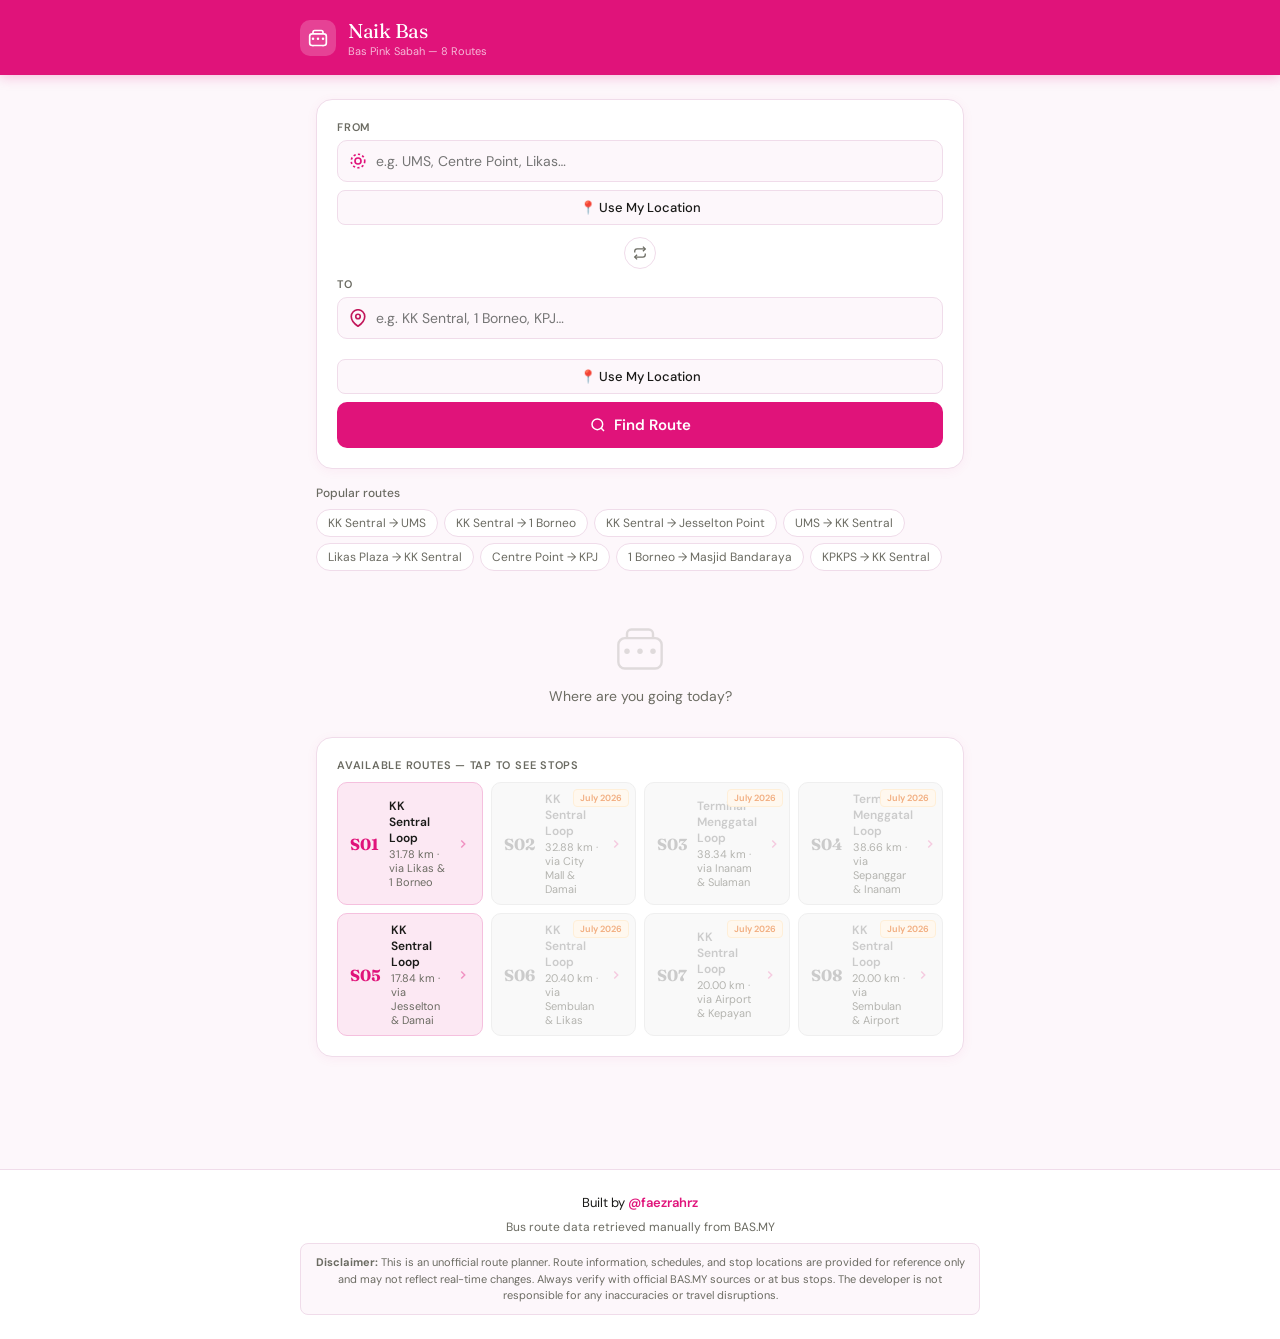
==== commit d1c74a2d: "Use inline dropdown list of nearest stops instead of prompt()" ====
--- a/index.html
+++ b/index.html
@@ -55,6 +55,7 @@
         <button class="location-btn" id="locationBtnOrigin" onclick="useMyLocation('origin')">
           📍 Use My Location
         </button>
+        <div class="nearest-stops-dropdown" id="nearestStopsOrigin"></div>
 
         <button class="swap-btn" onclick="swapLocations()">
           <svg width="14" height="14" viewBox="0 0 24 24" fill="none" stroke="currentColor" stroke-width="2.2">
@@ -71,6 +72,10 @@
           <input class="route-input" id="destInput" type="text" placeholder="e.g. KK Sentral, 1 Borneo, KPJ…" autocomplete="off" />
           <div class="autocomplete-list" id="destAC"></div>
         </div>
+        <button class="location-btn" id="locationBtnDest" onclick="useMyLocation('dest')">
+          📍 Use My Location
+        </button>
+        <div class="nearest-stops-dropdown" id="nearestStopsDest"></div>
 
         <button class="search-btn" onclick="searchRoute()">
           <svg width="16" height="16" viewBox="0 0 24 24" fill="none" stroke="currentColor" stroke-width="2.2"><circle cx="11" cy="11" r="8"/><line x1="21" y1="21" x2="16.65" y2="16.65"/></svg>
--- a/styles.css
+++ b/styles.css
@@ -64,6 +64,16 @@
 .location-btn { width: 100%; padding: 8px; background: var(--bg); color: var(--text); border: 1px solid var(--border); border-radius: 8px; font-size: 13px; font-weight: 500; font-family: 'DM Sans', sans-serif; cursor: pointer; transition: all .15s; margin-top: 8px; margin-bottom: 4px; }
 .location-btn:hover { background: var(--pink-light); border-color: var(--pink); color: var(--pink); }
 .location-btn:disabled { opacity: 0.6; cursor: not-allowed; }
+
+/* NEAREST STOPS DROPDOWN */
+.nearest-stops-dropdown { display: none; background: #fff; border: 1.5px solid var(--border); border-radius: 10px; box-shadow: 0 4px 16px rgba(0,0,0,0.1); margin-top: 8px; margin-bottom: 8px; overflow: hidden; animation: fadeUp .2s ease; }
+.nearest-stops-dropdown.open { display: block; }
+.nearest-stop-item { padding: 12px 14px; cursor: pointer; border-bottom: 1px solid var(--border); transition: all .15s; display: flex; align-items: center; justify-content: space-between; gap: 12px; }
+.nearest-stop-item:last-child { border-bottom: none; }
+.nearest-stop-item:hover { background: var(--pink-light); }
+.nearest-stop-name { font-size: 13px; font-weight: 600; color: var(--text); }
+.nearest-stop-distance { font-size: 11px; color: var(--muted); font-weight: 500; white-space: nowrap; }
+.nearest-stops-header { padding: 10px 14px; background: var(--pink-light); border-bottom: 1px solid #f5c0de; font-size: 11px; font-weight: 600; color: var(--pink-dark); text-transform: uppercase; letter-spacing: .07em; }
 
 /* QUICK CHIPS */
 .quick-label { font-size: 12px; color: var(--muted); margin-bottom: 8px; font-weight: 500; }
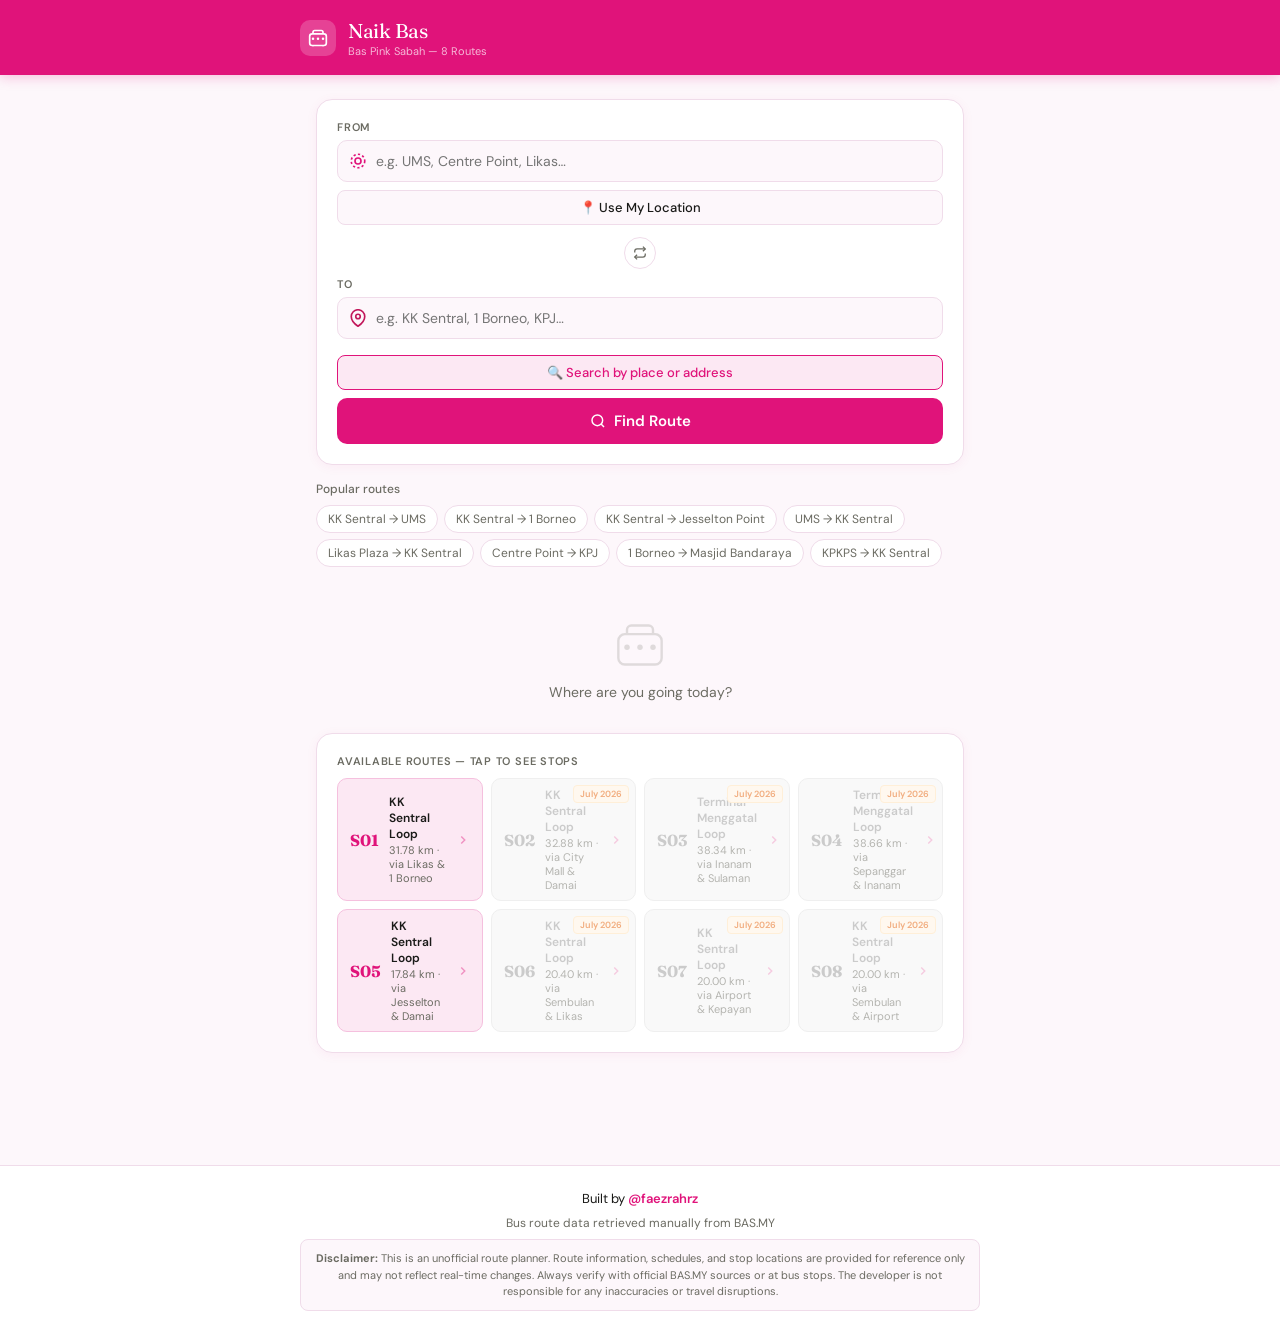
==== commit 60209781: "Add search by place or address for destination" ====
--- a/index.html
+++ b/index.html
@@ -72,10 +72,20 @@
           <input class="route-input" id="destInput" type="text" placeholder="e.g. KK Sentral, 1 Borneo, KPJ…" autocomplete="off" />
           <div class="autocomplete-list" id="destAC"></div>
         </div>
-        <button class="location-btn" id="locationBtnDest" onclick="useMyLocation('dest')">
-          📍 Use My Location
-        </button>
-        <div class="nearest-stops-dropdown" id="nearestStopsDest"></div>
+        <button class="location-btn nominatim-btn" id="nominatimBtn" onclick="openNominatimSearch()">
+          🔍 Search by place or address
+        </button>
+
+        <!-- NOMINATIM SEARCH PANEL -->
+        <div class="nominatim-panel" id="nominatimPanel" style="display:none">
+          <div class="nominatim-input-wrap">
+            <input class="route-input nominatim-input" id="nominatimInput" type="text"
+              placeholder="e.g. Warisan Square, Jalan Gaya, near Watsons…"
+              autocomplete="off" />
+            <button class="nominatim-search-go" id="nominatimGo" onclick="runNominatimSearch()">Search</button>
+          </div>
+          <div class="nominatim-results" id="nominatimResults"></div>
+        </div>
 
         <button class="search-btn" onclick="searchRoute()">
           <svg width="16" height="16" viewBox="0 0 24 24" fill="none" stroke="currentColor" stroke-width="2.2"><circle cx="11" cy="11" r="8"/><line x1="21" y1="21" x2="16.65" y2="16.65"/></svg>
@@ -204,4 +214,4 @@
     </footer>
     <script src="script.js"></script>
   </body>
-</html>
+</html>
--- a/styles.css
+++ b/styles.css
@@ -64,16 +64,6 @@
 .location-btn { width: 100%; padding: 8px; background: var(--bg); color: var(--text); border: 1px solid var(--border); border-radius: 8px; font-size: 13px; font-weight: 500; font-family: 'DM Sans', sans-serif; cursor: pointer; transition: all .15s; margin-top: 8px; margin-bottom: 4px; }
 .location-btn:hover { background: var(--pink-light); border-color: var(--pink); color: var(--pink); }
 .location-btn:disabled { opacity: 0.6; cursor: not-allowed; }
-
-/* NEAREST STOPS DROPDOWN */
-.nearest-stops-dropdown { display: none; background: #fff; border: 1.5px solid var(--border); border-radius: 10px; box-shadow: 0 4px 16px rgba(0,0,0,0.1); margin-top: 8px; margin-bottom: 8px; overflow: hidden; animation: fadeUp .2s ease; }
-.nearest-stops-dropdown.open { display: block; }
-.nearest-stop-item { padding: 12px 14px; cursor: pointer; border-bottom: 1px solid var(--border); transition: all .15s; display: flex; align-items: center; justify-content: space-between; gap: 12px; }
-.nearest-stop-item:last-child { border-bottom: none; }
-.nearest-stop-item:hover { background: var(--pink-light); }
-.nearest-stop-name { font-size: 13px; font-weight: 600; color: var(--text); }
-.nearest-stop-distance { font-size: 11px; color: var(--muted); font-weight: 500; white-space: nowrap; }
-.nearest-stops-header { padding: 10px 14px; background: var(--pink-light); border-bottom: 1px solid #f5c0de; font-size: 11px; font-weight: 600; color: var(--pink-dark); text-transform: uppercase; letter-spacing: .07em; }
 
 /* QUICK CHIPS */
 .quick-label { font-size: 12px; color: var(--muted); margin-bottom: 8px; font-weight: 500; }
@@ -170,6 +160,36 @@
 .s-dot.terminal { background:var(--pink); }
 .s-name { font-size:13px; color:var(--text); }
 
+/* NEAREST STOPS DROPDOWN */
+.nearest-stops-dropdown { display: none; flex-direction: column; margin-top: 6px; background: #fff; border: 1.5px solid var(--border); border-radius: 10px; overflow: hidden; box-shadow: 0 4px 16px rgba(0,0,0,0.08); }
+.nearest-stops-dropdown.open { display: flex; }
+.nearest-stops-header { font-size: 11px; font-weight: 600; color: var(--muted); text-transform: uppercase; letter-spacing: .06em; padding: 8px 12px 6px; background: var(--bg); border-bottom: 1px solid var(--border); }
+.nearest-stop-item { display: flex; align-items: center; justify-content: space-between; padding: 9px 12px; cursor: pointer; border-bottom: 1px solid var(--border); transition: background .12s; }
+.nearest-stop-item:last-child { border-bottom: none; }
+.nearest-stop-item:hover { background: var(--pink-light); }
+.nearest-stop-name { font-size: 13px; font-weight: 500; color: var(--text); }
+.nearest-stop-distance { font-size: 11px; color: var(--muted); background: var(--bg); padding: 2px 7px; border-radius: 10px; border: 1px solid var(--border); white-space: nowrap; }
+
+/* NOMINATIM */
+.nominatim-btn { color: var(--pink); border-color: var(--pink); background: var(--pink-light); margin-top: 4px; }
+.nominatim-btn:hover { background: #f8d0ea; }
+.nominatim-panel { margin-top: 8px; background: var(--bg); border: 1.5px solid var(--border); border-radius: 10px; padding: 10px; }
+.nominatim-input-wrap { display: flex; gap: 6px; }
+.nominatim-input { padding-left: 12px; flex: 1; margin-bottom: 0; }
+.nominatim-search-go { padding: 0 14px; background: var(--pink); color: #fff; border: none; border-radius: 8px; font-size: 13px; font-weight: 600; font-family: 'DM Sans', sans-serif; cursor: pointer; white-space: nowrap; transition: background .15s; }
+.nominatim-search-go:hover { background: var(--pink-dark); }
+.nominatim-search-go:disabled { opacity: 0.6; cursor: not-allowed; }
+.nominatim-results { margin-top: 8px; display: flex; flex-direction: column; }
+.nominatim-result-item { border: 1px solid var(--border); border-radius: 8px; padding: 10px 12px; margin-bottom: 6px; background: #fff; }
+.nominatim-result-place { font-size: 13px; font-weight: 600; color: var(--text); margin-bottom: 3px; }
+.nominatim-result-address { font-size: 11px; color: var(--muted); margin-bottom: 6px; line-height: 1.4; }
+.nominatim-stops-label { font-size: 10px; color: var(--muted); font-weight: 600; text-transform: uppercase; letter-spacing: .05em; display: block; margin-bottom: 4px; }
+.nominatim-result-stops { display: flex; flex-wrap: wrap; gap: 4px; }
+.nominatim-stop-chip { font-size: 11px; padding: 3px 9px; border-radius: 5px; background: var(--pink-light); color: var(--pink); border: 1px solid #f5c0de; cursor: pointer; transition: all .12s; font-family: 'DM Sans', sans-serif; }
+.nominatim-stop-chip:hover { background: var(--pink); color: #fff; border-color: var(--pink); }
+.nominatim-loading { font-size: 13px; color: var(--muted); padding: 10px 4px; text-align: center; }
+.nominatim-error { font-size: 12px; color: #c2185b; padding: 8px; background: #fce4ec; border-radius: 6px; text-align: center; }
+
 /* FOOTER */
 footer { background: var(--card); border-top: 1px solid var(--border); margin-top: 2rem; padding: 1.5rem 1rem; }
 .footer-inner { max-width: 680px; margin: 0 auto; text-align: center; }
@@ -177,4 +197,4 @@
 .footer-credit a { color: var(--pink); text-decoration: none; font-weight: 600; }
 .footer-credit a:hover { text-decoration: underline; }
 .footer-source { font-size: 12px; color: var(--muted); margin-bottom: 8px; }
-.footer-disclaimer { font-size: 11px; color: var(--muted); line-height: 1.5; background: var(--bg); padding: 10px 12px; border-radius: 8px; border: 1px solid var(--border); }
+.footer-disclaimer { font-size: 11px; color: var(--muted); line-height: 1.5; background: var(--bg); padding: 10px 12px; border-radius: 8px; border: 1px solid var(--border); }
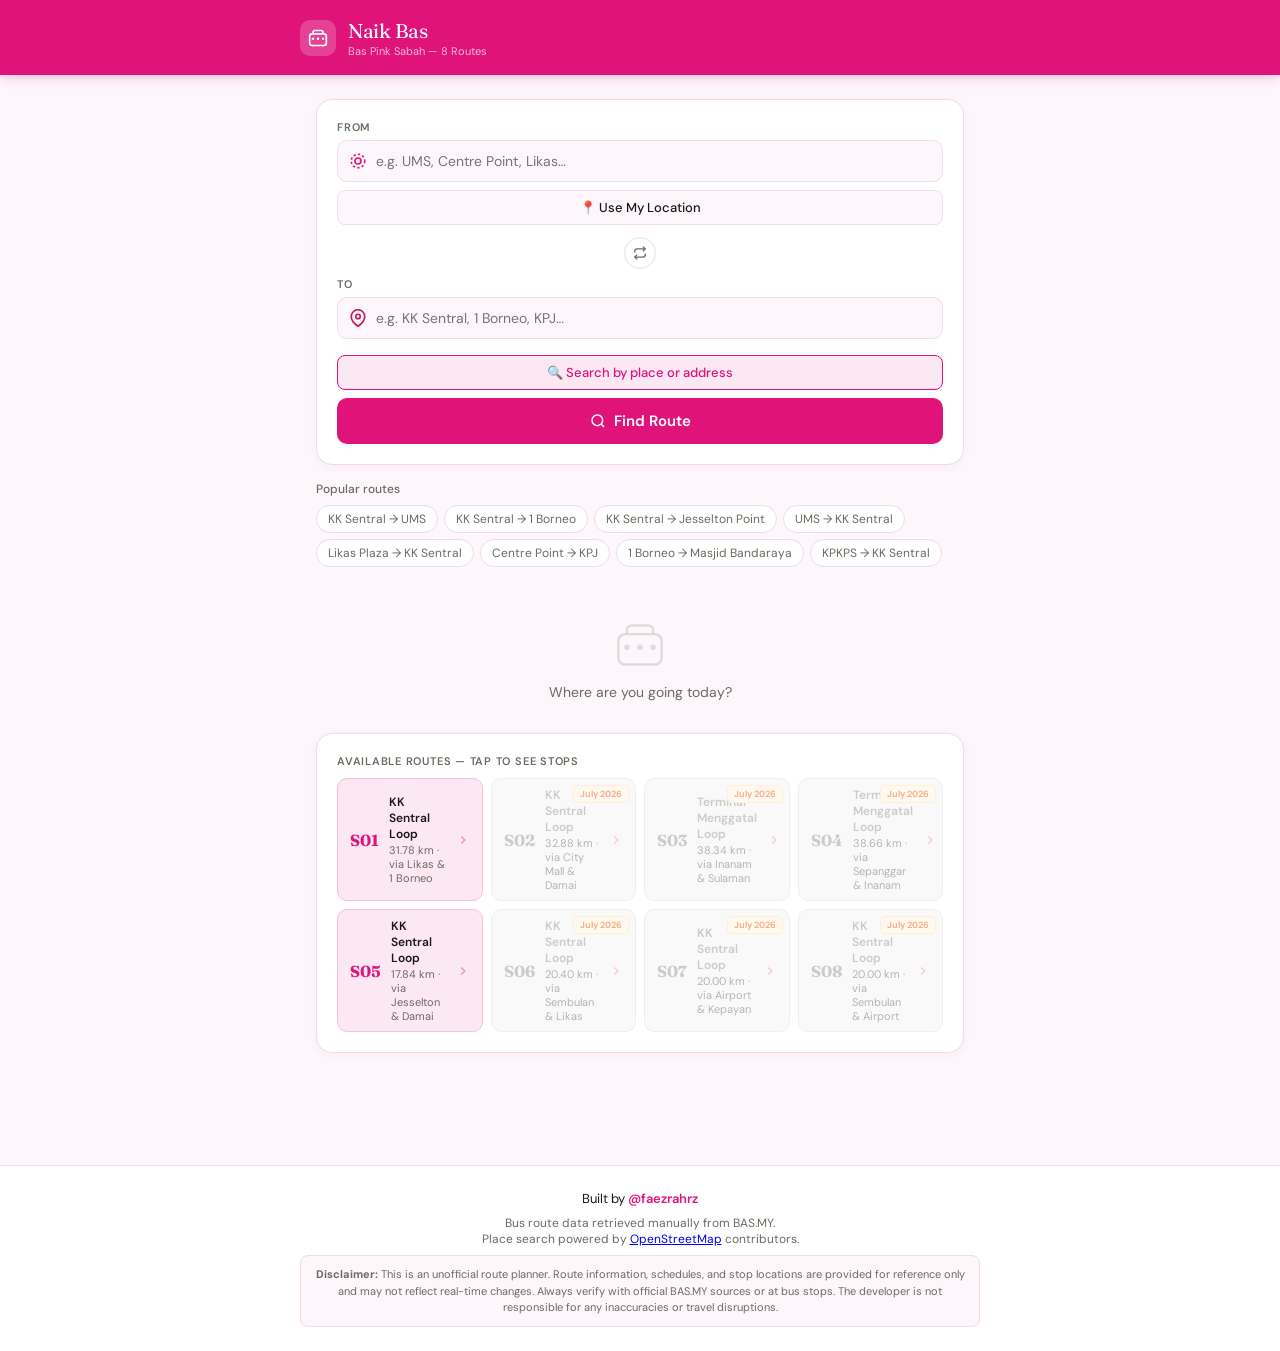
==== commit 62d1c221: "Improve location search, fuzzy match first then OpenStreetMap" ====
--- a/index.html
+++ b/index.html
@@ -205,7 +205,8 @@
           Built by <a href="https://instagram.com/faezrahrz" target="_blank" rel="noopener noreferrer">@faezrahrz</a>
         </div>
         <div class="footer-source">
-          Bus route data retrieved manually from BAS.MY
+          Bus route data retrieved manually from BAS.MY.<br>
+          Place search powered by <a href="https://www.openstreetmap.org/copyright" target="_blank" rel="noopener noreferrer">OpenStreetMap</a> contributors.
         </div>
         <div class="footer-disclaimer">
           <strong>Disclaimer:</strong> This is an unofficial route planner. Route information, schedules, and stop locations are provided for reference only and may not reflect real-time changes. Always verify with official BAS.MY sources or at bus stops. The developer is not responsible for any inaccuracies or travel disruptions.
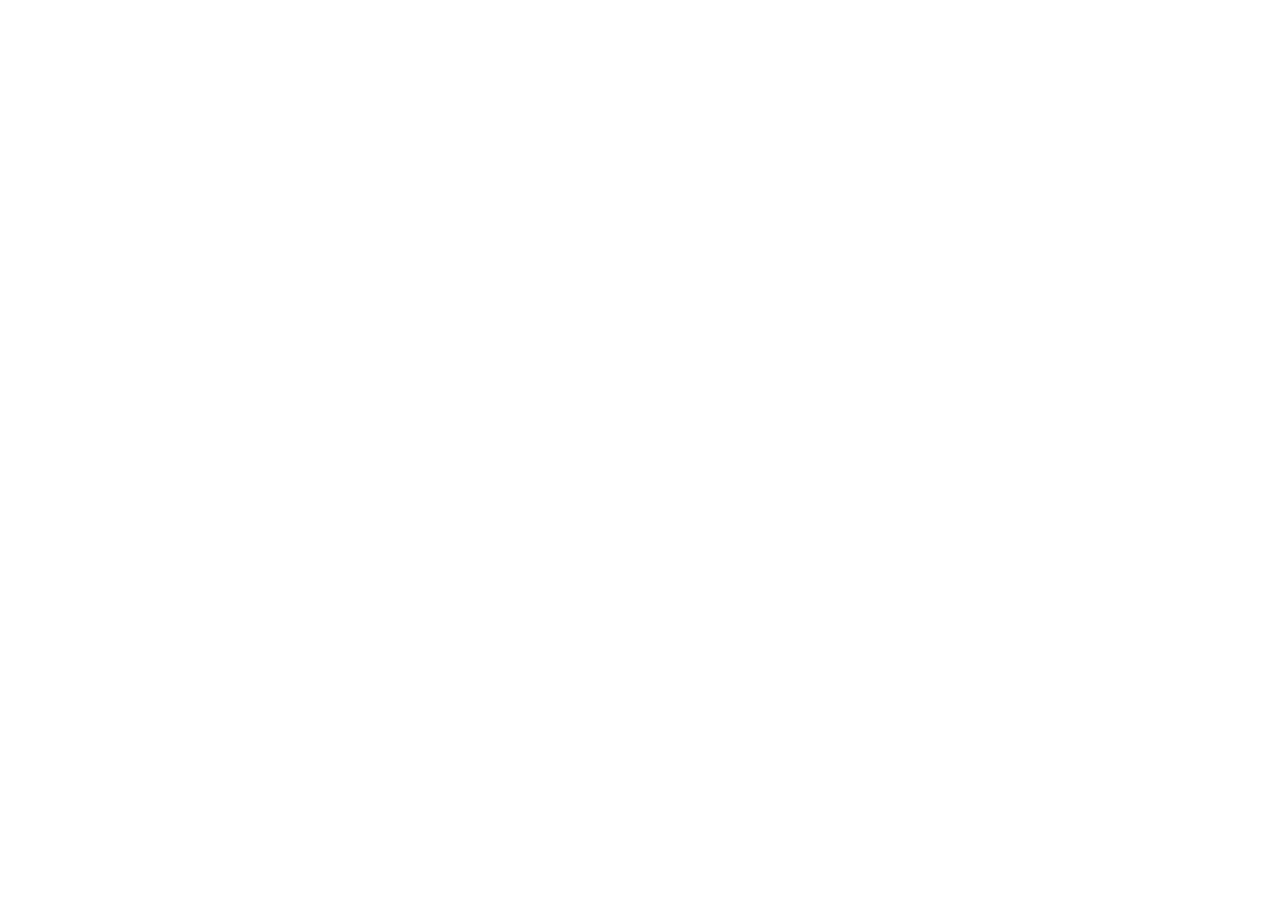
==== commit a7bc484b: "Set this to redirect" ====
--- a/index.html
+++ b/index.html
@@ -1,218 +1,13 @@
 <!DOCTYPE html>
-<html lang="en">
+<html>
   <head>
-    <meta charset="UTF-8">
-    <meta name="viewport" content="width=device-width, initial-scale=1.0">
-    <title>Naik Bas — Bas Pink Sabah</title>
-    <link rel="preconnect" href="https://fonts.googleapis.com">
-    <link href="https://fonts.googleapis.com/css2?family=Fraunces:wght@600&family=DM+Sans:wght@400;500;600&display=swap" rel="stylesheet">
-    <link rel="stylesheet" href="styles.css">
+    <meta http-equiv="refresh" content="0; url=https://naikbas.faezrah.com/" />
+    <script>
+      window.location.replace("https://naikbas.faezrah.com/");
+    </script>
+    <title>Redirecting...</title>
   </head>
   <body>
-    <!-- STOPS MODAL -->
-    <div class="modal-overlay" id="stopsModal">
-      <div class="modal">
-        <div class="modal-head">
-          <div class="modal-title" id="modalTitle"></div>
-          <button class="modal-close" onclick="closeModal()">✕</button>
-        </div>
-        <div class="modal-meta" id="modalMeta"></div>
-        <div id="modalBody"></div>
-      </div>
-    </div>
-
-    <!-- HEADER -->
-    <header>
-      <div class="header-inner">
-        <div class="logo-icon">
-          <svg width="20" height="20" viewBox="0 0 24 24" fill="none" stroke="white" stroke-width="2">
-            <rect x="2" y="7" width="20" height="14" rx="3"/>
-            <path d="M6 7V5a2 2 0 0 1 2-2h8a2 2 0 0 1 2 2v2"/>
-            <line x1="6" y1="13" x2="6" y2="13" stroke-width="3" stroke-linecap="round"/>
-            <line x1="18" y1="13" x2="18" y2="13" stroke-width="3" stroke-linecap="round"/>
-            <line x1="12" y1="13" x2="12" y2="13" stroke-width="3" stroke-linecap="round"/>
-            <path d="M6 21v1m12-1v1"/>
-          </svg>
-        </div>
-        <div class="header-text">
-          <div class="title">Naik Bas</div>
-          <div class="sub">Bas Pink Sabah — 8 Routes</div>
-        </div>
-      </div>
-    </header>
-
-    <main>
-      <!-- SEARCH -->
-      <div class="card">
-        <div class="field-label">From</div>
-        <div class="input-wrap" style="margin-bottom:0">
-          <svg class="input-icon" width="18" height="18" viewBox="0 0 24 24" fill="none" stroke="var(--pink)" stroke-width="2.2">
-            <circle cx="12" cy="12" r="4"/><circle cx="12" cy="12" r="9" stroke-dasharray="3 3"/>
-          </svg>
-          <input class="route-input" id="originInput" type="text" placeholder="e.g. UMS, Centre Point, Likas…" autocomplete="off" />
-          <div class="autocomplete-list" id="originAC"></div>
-        </div>
-        <button class="location-btn" id="locationBtnOrigin" onclick="useMyLocation('origin')">
-          📍 Use My Location
-        </button>
-        <div class="nearest-stops-dropdown" id="nearestStopsOrigin"></div>
-
-        <button class="swap-btn" onclick="swapLocations()">
-          <svg width="14" height="14" viewBox="0 0 24 24" fill="none" stroke="currentColor" stroke-width="2.2">
-            <polyline points="17 1 21 5 17 9"/><path d="M3 11V9a4 4 0 0 1 4-4h14"/>
-            <polyline points="7 23 3 19 7 15"/><path d="M21 13v2a4 4 0 0 1-4 4H3"/>
-          </svg>
-        </button>
-
-        <div class="field-label">To</div>
-        <div class="input-wrap" style="margin-bottom:12px">
-          <svg class="input-icon" width="18" height="18" viewBox="0 0 24 24" fill="none" stroke="#c2185b" stroke-width="2.2">
-            <path d="M21 10c0 7-9 13-9 13s-9-6-9-13a9 9 0 0 1 18 0z"/><circle cx="12" cy="10" r="3"/>
-          </svg>
-          <input class="route-input" id="destInput" type="text" placeholder="e.g. KK Sentral, 1 Borneo, KPJ…" autocomplete="off" />
-          <div class="autocomplete-list" id="destAC"></div>
-        </div>
-        <button class="location-btn nominatim-btn" id="nominatimBtn" onclick="openNominatimSearch()">
-          🔍 Search by place or address
-        </button>
-
-        <!-- NOMINATIM SEARCH PANEL -->
-        <div class="nominatim-panel" id="nominatimPanel" style="display:none">
-          <div class="nominatim-input-wrap">
-            <input class="route-input nominatim-input" id="nominatimInput" type="text"
-              placeholder="e.g. Warisan Square, Jalan Gaya, near Watsons…"
-              autocomplete="off" />
-            <button class="nominatim-search-go" id="nominatimGo" onclick="runNominatimSearch()">Search</button>
-          </div>
-          <div class="nominatim-results" id="nominatimResults"></div>
-        </div>
-
-        <button class="search-btn" onclick="searchRoute()">
-          <svg width="16" height="16" viewBox="0 0 24 24" fill="none" stroke="currentColor" stroke-width="2.2"><circle cx="11" cy="11" r="8"/><line x1="21" y1="21" x2="16.65" y2="16.65"/></svg>
-          Find Route
-        </button>
-      </div>
-
-      <!-- QUICK PICKS -->
-      <p class="quick-label">Popular routes</p>
-      <div class="quick-chips">
-        <span class="chip" onclick="quickFill('KK Sentral','UMS')">KK Sentral → UMS</span>
-        <span class="chip" onclick="quickFill('KK Sentral','1 Borneo')">KK Sentral → 1 Borneo</span>
-        <span class="chip" onclick="quickFill('KK Sentral','Jesselton Point Ferry Terminal')">KK Sentral → Jesselton Point</span>
-        <span class="chip" onclick="quickFill('UMS','KK Sentral')">UMS → KK Sentral</span>
-        <span class="chip" onclick="quickFill('Likas Plaza','KK Sentral')">Likas Plaza → KK Sentral</span>
-        <span class="chip" onclick="quickFill('Centre Point','KPJ')">Centre Point → KPJ</span>
-        <span class="chip" onclick="quickFill('1 Borneo','Masjid Bandaraya')">1 Borneo → Masjid Bandaraya</span>
-        <span class="chip" onclick="quickFill('KPKPS','KK Sentral')">KPKPS → KK Sentral</span>
-      </div>
-
-      <!-- RESULT -->
-      <div id="result">
-        <div class="empty-state">
-          <svg width="52" height="52" viewBox="0 0 24 24" fill="none" stroke="currentColor" stroke-width="1.1">
-            <rect x="2" y="7" width="20" height="14" rx="3"/>
-            <path d="M6 7V5a2 2 0 0 1 2-2h8a2 2 0 0 1 2 2v2"/>
-            <line x1="6" y1="13" x2="6" y2="13" stroke-width="2.5" stroke-linecap="round"/>
-            <line x1="18" y1="13" x2="18" y2="13" stroke-width="2.5" stroke-linecap="round"/>
-            <line x1="12" y1="13" x2="12" y2="13" stroke-width="2.5" stroke-linecap="round"/>
-          </svg>
-          <p>Where are you going today?</p>
-        </div>
-      </div>
-
-      <!-- ROUTE CARDS -->
-      <div class="card">
-        <div class="section-label">Available Routes — tap to see stops</div>
-        <div class="route-pills">
-          <div class="route-pill" onclick="showModal('S01')">
-            <div class="route-pill-num">S01</div>
-            <div>
-              <div class="route-pill-name">KK Sentral Loop</div>
-              <div class="route-pill-info">31.78 km · via Likas &amp; 1 Borneo</div>
-            </div>
-            <svg style="margin-left:auto;color:var(--pink);opacity:.4;flex-shrink:0" width="14" height="14" viewBox="0 0 24 24" fill="none" stroke="currentColor" stroke-width="2.5"><polyline points="9 18 15 12 9 6"/></svg>
-          </div>
-          <div class="route-pill route-pill-disabled" onclick="showModal('S02')">
-            <span class="coming-soon-badge-corner">July 2026</span>
-            <div class="route-pill-num">S02</div>
-            <div>
-              <div class="route-pill-name">KK Sentral Loop</div>
-              <div class="route-pill-info">32.88 km · via City Mall &amp; Damai</div>
-            </div>
-            <svg style="margin-left:auto;color:var(--pink);opacity:.4;flex-shrink:0" width="14" height="14" viewBox="0 0 24 24" fill="none" stroke="currentColor" stroke-width="2.5"><polyline points="9 18 15 12 9 6"/></svg>
-          </div>
-          <div class="route-pill route-pill-disabled" onclick="showModal('S03')">
-            <span class="coming-soon-badge-corner">July 2026</span>
-            <div class="route-pill-num">S03</div>
-            <div>
-              <div class="route-pill-name">Terminal Menggatal Loop</div>
-              <div class="route-pill-info">38.34 km · via Inanam &amp; Sulaman</div>
-            </div>
-            <svg style="margin-left:auto;color:var(--pink);opacity:.4;flex-shrink:0" width="14" height="14" viewBox="0 0 24 24" fill="none" stroke="currentColor" stroke-width="2.5"><polyline points="9 18 15 12 9 6"/></svg>
-          </div>
-          <div class="route-pill route-pill-disabled" onclick="showModal('S04')">
-            <span class="coming-soon-badge-corner">July 2026</span>
-            <div class="route-pill-num">S04</div>
-            <div>
-              <div class="route-pill-name">Terminal Menggatal Loop</div>
-              <div class="route-pill-info">38.66 km · via Sepanggar &amp; Inanam</div>
-            </div>
-            <svg style="margin-left:auto;color:var(--pink);opacity:.4;flex-shrink:0" width="14" height="14" viewBox="0 0 24 24" fill="none" stroke="currentColor" stroke-width="2.5"><polyline points="9 18 15 12 9 6"/></svg>
-          </div>
-          <div class="route-pill" onclick="showModal('S05')">
-            <div class="route-pill-num">S05</div>
-            <div>
-              <div class="route-pill-name">KK Sentral Loop</div>
-              <div class="route-pill-info">17.84 km · via Jesselton &amp; Damai</div>
-            </div>
-            <svg style="margin-left:auto;color:var(--pink);opacity:.4;flex-shrink:0" width="14" height="14" viewBox="0 0 24 24" fill="none" stroke="currentColor" stroke-width="2.5"><polyline points="9 18 15 12 9 6"/></svg>
-          </div>
-          <div class="route-pill route-pill-disabled" onclick="showModal('S06')">
-            <span class="coming-soon-badge-corner">July 2026</span>
-            <div class="route-pill-num">S06</div>
-            <div>
-              <div class="route-pill-name">KK Sentral Loop</div>
-              <div class="route-pill-info">20.40 km · via Sembulan &amp; Likas</div>
-            </div>
-            <svg style="margin-left:auto;color:var(--pink);opacity:.4;flex-shrink:0" width="14" height="14" viewBox="0 0 24 24" fill="none" stroke="currentColor" stroke-width="2.5"><polyline points="9 18 15 12 9 6"/></svg>
-          </div>
-          <div class="route-pill route-pill-disabled" onclick="showModal('S07')">
-            <span class="coming-soon-badge-corner">July 2026</span>
-            <div class="route-pill-num">S07</div>
-            <div>
-              <div class="route-pill-name">KK Sentral Loop</div>
-              <div class="route-pill-info">20.00 km · via Airport &amp; Kepayan</div>
-            </div>
-            <svg style="margin-left:auto;color:var(--pink);opacity:.4;flex-shrink:0" width="14" height="14" viewBox="0 0 24 24" fill="none" stroke="currentColor" stroke-width="2.5"><polyline points="9 18 15 12 9 6"/></svg>
-          </div>
-          <div class="route-pill route-pill-disabled" onclick="showModal('S08')">
-            <span class="coming-soon-badge-corner">July 2026</span>
-            <div class="route-pill-num">S08</div>
-            <div>
-              <div class="route-pill-name">KK Sentral Loop</div>
-              <div class="route-pill-info">20.00 km · via Sembulan &amp; Airport</div>
-            </div>
-            <svg style="margin-left:auto;color:var(--pink);opacity:.4;flex-shrink:0" width="14" height="14" viewBox="0 0 24 24" fill="none" stroke="currentColor" stroke-width="2.5"><polyline points="9 18 15 12 9 6"/></svg>
-          </div>
-        </div>
-      </div>
-    </main>
-
-    <!-- FOOTER -->
-    <footer>
-      <div class="footer-inner">
-        <div class="footer-credit">
-          Built by <a href="https://instagram.com/faezrahrz" target="_blank" rel="noopener noreferrer">@faezrahrz</a>
-        </div>
-        <div class="footer-source">
-          Bus route data retrieved manually from BAS.MY.<br>
-          Place search powered by <a href="https://www.openstreetmap.org/copyright" target="_blank" rel="noopener noreferrer">OpenStreetMap</a> contributors.
-        </div>
-        <div class="footer-disclaimer">
-          <strong>Disclaimer:</strong> This is an unofficial route planner. Route information, schedules, and stop locations are provided for reference only and may not reflect real-time changes. Always verify with official BAS.MY sources or at bus stops. The developer is not responsible for any inaccuracies or travel disruptions.
-        </div>
-      </div>
-    </footer>
-    <script src="script.js"></script>
+    <p>Redirecting to new site...</p>
   </body>
 </html>
